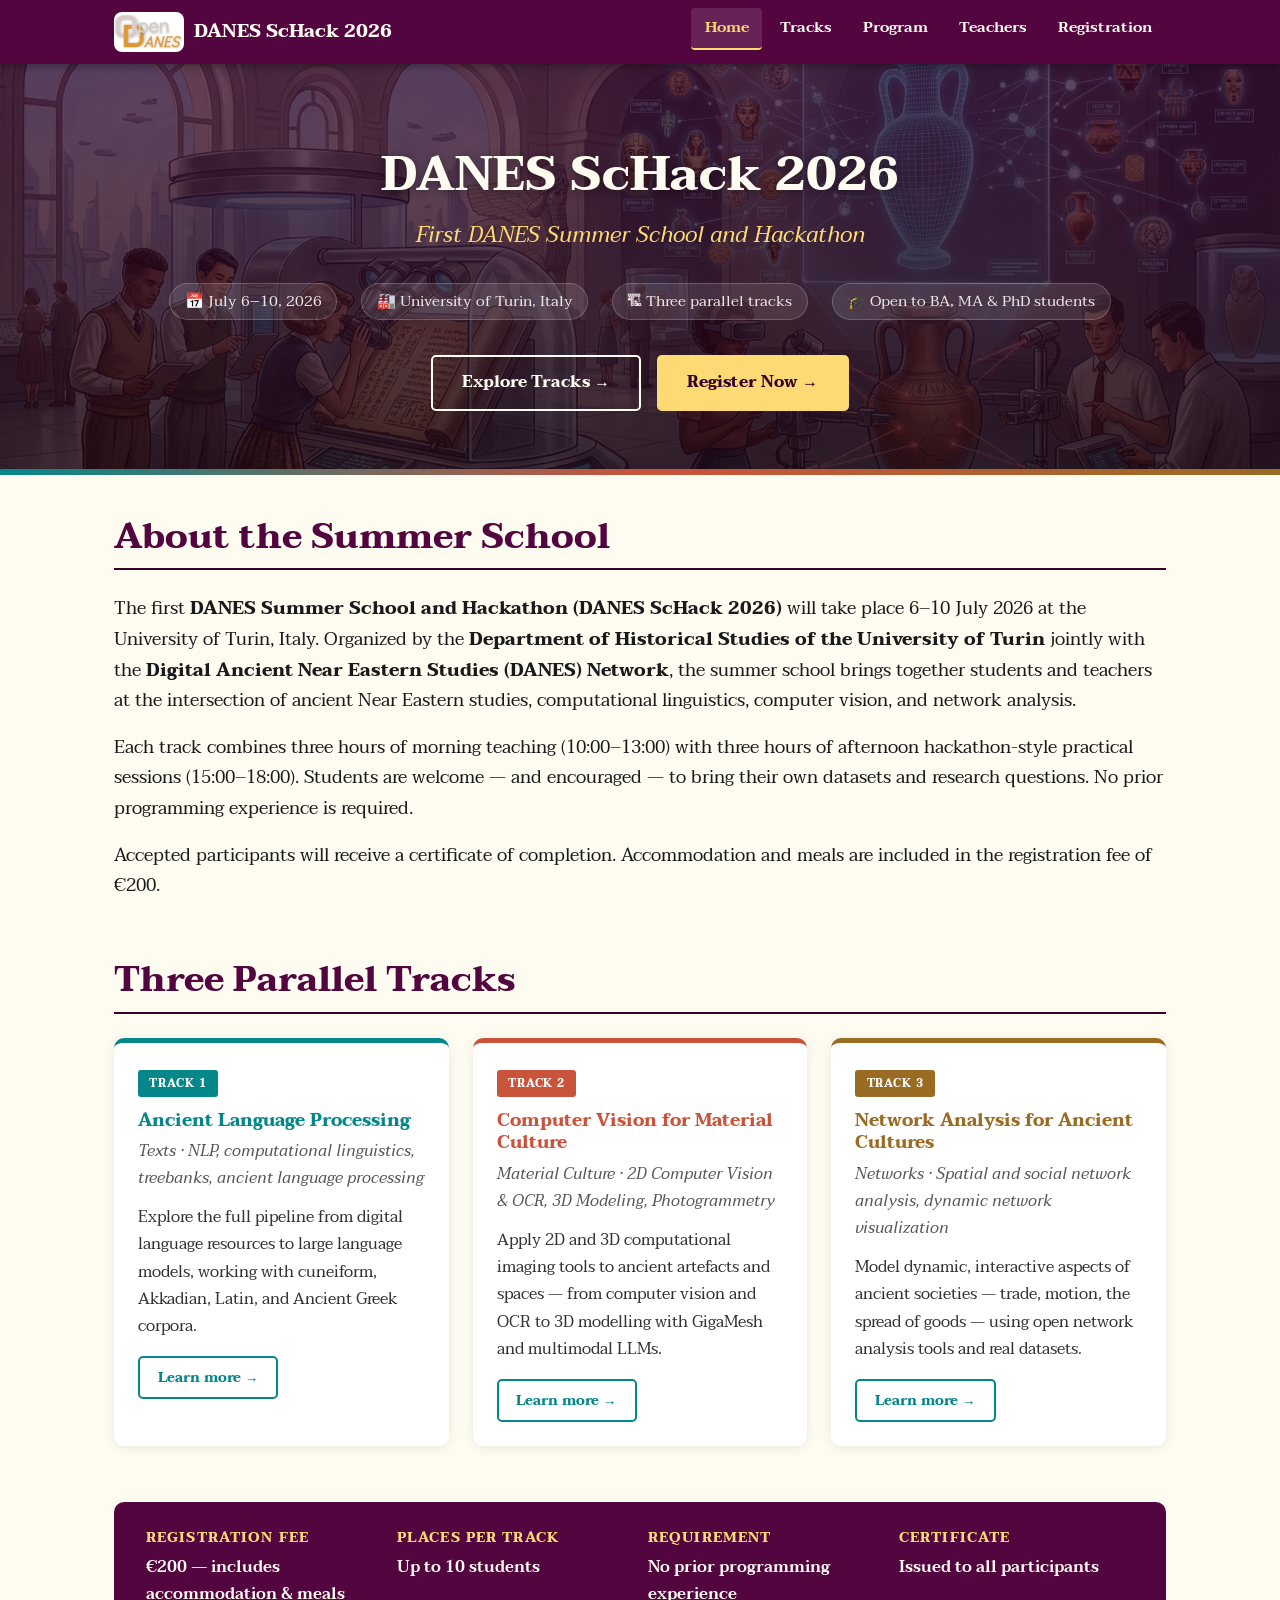
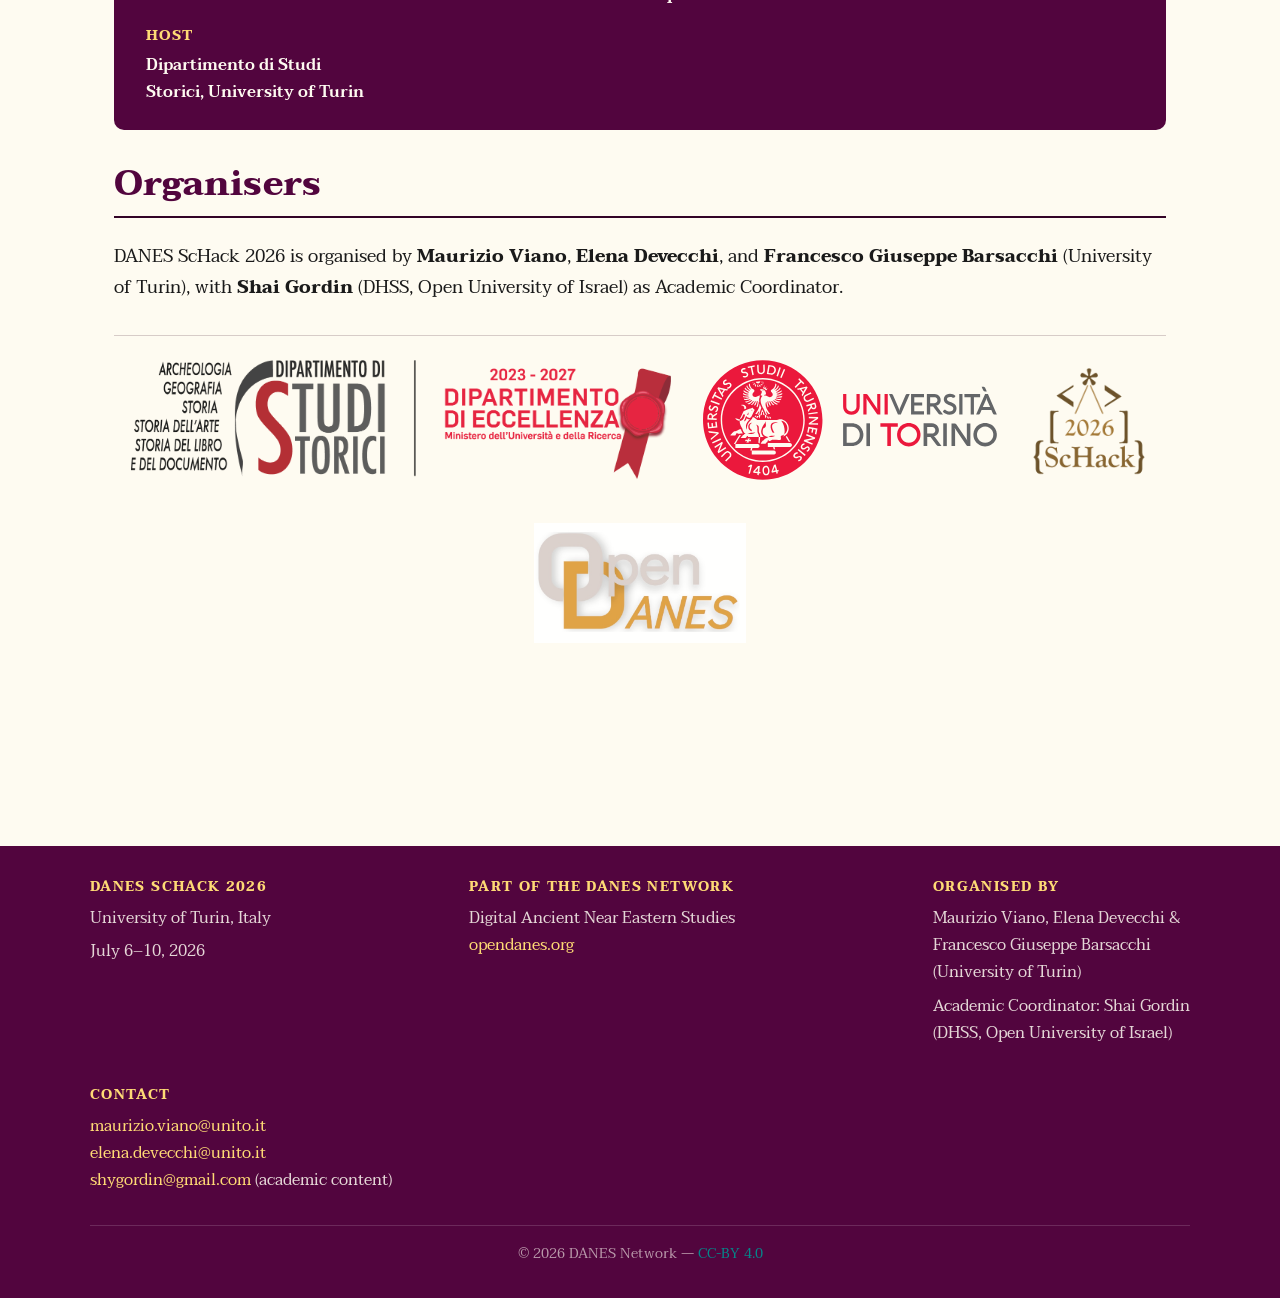
==== index.html @ a7e2f468 "Update favicon to terracotta ScHack logo; add ScHack logo to home organisers row Co-Authored-By: Cla" ====
<!DOCTYPE html>
<html lang="en">
<head>
  <meta charset="UTF-8">
  <meta name="viewport" content="width=device-width, initial-scale=1.0">
  <title>Home | DANES ScHack 2026</title>
  <link rel="stylesheet" href="styles.css">
  <link rel="icon" href="images/favicon/ScHack_logo_terracotta_gradient2_text.png">
  <link href="https://fonts.googleapis.com/css2?family=Taviraj:ital,wght@0,400;0,600;0,700;1,400&family=Source+Code+Pro:wght@400;600&display=swap" rel="stylesheet">
</head>
<body>

  <!-- Navigation -->
  <header class="site-header">
    <nav class="nav-inner" role="navigation" aria-label="Main navigation">
      <a href="index.html" class="nav-brand">
        <img src="images/DANES_ScHack_OD.jpg" alt="DANES" class="nav-brand-logo"
             onerror="this.style.display='none'">
        DANES ScHack 2026
      </a>
      <button class="nav-toggle-btn" aria-label="Toggle navigation" aria-expanded="false"
              onclick="toggleNav(this)">&#9776;</button>
      <ul class="nav-links" id="nav-links">
        <li><a href="index.html" class="active">Home</a></li>
        <li><a href="tracks.html">Tracks</a></li>
        <li><a href="program.html">Program</a></li>
        <li><a href="teachers.html">Teachers</a></li>
        <li><a href="registration.html">Registration</a></li>
      </ul>
    </nav>
  </header>

  <!-- Hero -->
  <section class="hero" aria-label="Hero">
    <h1>DANES ScHack 2026</h1>
    <p class="hero-sub">First DANES Summer School and Hackathon</p>
    <div class="hero-facts" role="list">
      <span role="listitem">&#128197; July 6–10, 2026</span>
      <span role="listitem">&#127981; University of Turin, Italy</span>
      <span role="listitem">&#127959; Three parallel tracks</span>
      <span role="listitem">&#127891; Open to BA, MA &amp; PhD students</span>
    </div>
    <div class="hero-ctas">
      <a href="tracks.html" class="btn btn-secondary">Explore Tracks &rarr;</a>
      <a href="registration.html" class="btn btn-gold">Register Now &rarr;</a>
    </div>
  </section>

  <!-- Main content -->
  <main class="page-main">

    <!-- About -->
    <section class="section-block" id="about">
      <h2>About the Summer School</h2>
      <p>
        The first <strong>DANES Summer School and Hackathon (DANES ScHack 2026)</strong> will take
        place 6–10 July 2026 at the University of Turin, Italy. Organized by the
        <strong>Department of Historical Studies of the University of Turin</strong> jointly with the
        <strong>Digital Ancient Near Eastern Studies (DANES) Network</strong>, the summer school brings
        together students and teachers at the intersection of ancient Near Eastern studies,
        computational linguistics, computer vision, and network analysis.
      </p>
      <p>
        Each track combines three hours of morning teaching (10:00–13:00) with three hours of
        afternoon hackathon-style practical sessions (15:00–18:00). Students are welcome — and
        encouraged — to bring their own datasets and research questions. No prior programming
        experience is required.
      </p>
      <p>
        Accepted participants will receive a certificate of completion. Accommodation and meals
        are included in the registration fee of €200.
      </p>
    </section>

    <!-- Track cards -->
    <section class="section-block" id="tracks">
      <h2>Three Parallel Tracks</h2>
      <div class="tracks-grid">

        <div class="track-card t1">
          <span class="track-badge">Track 1</span>
          <h3>Ancient Language Processing</h3>
          <p class="track-focus">Texts · NLP, computational linguistics, treebanks, ancient language processing</p>
          <p>Explore the full pipeline from digital language resources to large language models,
             working with cuneiform, Akkadian, Latin, and Ancient Greek corpora.</p>
          <a href="tracks.html#track-alp" class="btn btn-outline" style="font-size:0.85rem; padding:0.5rem 1.1rem;">Learn more &rarr;</a>
        </div>

        <div class="track-card t2">
          <span class="track-badge">Track 2</span>
          <h3>Computer Vision for Material Culture</h3>
          <p class="track-focus">Material Culture · 2D Computer Vision &amp; OCR, 3D Modeling, Photogrammetry</p>
          <p>Apply 2D and 3D computational imaging tools to ancient artefacts and spaces —
             from computer vision and OCR to 3D modelling with GigaMesh and multimodal LLMs.</p>
          <a href="tracks.html#track-cv" class="btn btn-outline" style="font-size:0.85rem; padding:0.5rem 1.1rem;">Learn more &rarr;</a>
        </div>

        <div class="track-card t3">
          <span class="track-badge">Track 3</span>
          <h3>Network Analysis for Ancient Cultures</h3>
          <p class="track-focus">Networks · Spatial and social network analysis, dynamic network visualization</p>
          <p>Model dynamic, interactive aspects of ancient societies — trade, motion, the spread
             of goods — using open network analysis tools and real datasets.</p>
          <a href="tracks.html#track-network" class="btn btn-outline" style="font-size:0.85rem; padding:0.5rem 1.1rem;">Learn more &rarr;</a>
        </div>

      </div>
    </section>

    <!-- Practical info strip -->
    <div class="info-strip" role="list" aria-label="Key facts">
      <div class="info-strip-item" role="listitem">
        <span class="info-label">Registration fee</span>
        <span class="info-value">€200 — includes accommodation &amp; meals</span>
      </div>
      <div class="info-strip-item" role="listitem">
        <span class="info-label">Places per track</span>
        <span class="info-value">Up to 10 students</span>
      </div>
      <div class="info-strip-item" role="listitem">
        <span class="info-label">Requirement</span>
        <span class="info-value">No prior programming experience</span>
      </div>
      <div class="info-strip-item" role="listitem">
        <span class="info-label">Certificate</span>
        <span class="info-value">Issued to all participants</span>
      </div>
      <div class="info-strip-item" role="listitem">
        <span class="info-label">Host</span>
        <span class="info-value">Dipartimento di Studi Storici, University of Turin</span>
      </div>
    </div>

    <!-- Organisers -->
    <section class="section-block" id="organisers">
      <h2>Organisers</h2>
      <p>
        DANES ScHack 2026 is organised by
        <strong>Maurizio Viano</strong>, <strong>Elena Devecchi</strong>, and
        <strong>Francesco Giuseppe Barsacchi</strong> (University of Turin), with
        <strong>Shai Gordin</strong> (DHSS, Open University of Israel) as Academic Coordinator.
      </p>
      <div class="organisers-row" aria-label="Organiser logos">
        <div class="org-logo">
          <img src="images/Logo_DSS_Eccell_orizz_big.png" alt="Dipartimento di Studi Storici — Dipartimento di Eccellenza, University of Turin">
        </div>
        <div class="org-logo">
          <img src="images/unito-logo.svg" alt="Università degli Studi di Torino">
        </div>
        <div class="org-logo">
          <img src="images/favicon/ScHack_logo_brown_gradient2_text.png" alt="DANES ScHack 2026">
        </div>
        <div class="org-logo">
          <img src="images/DANES_ScHack_OD.jpg" alt="DANES Network">
        </div>
      </div>
    </section>

  </main>

  <!-- Footer -->
  <footer class="site-footer">
    <div class="footer-inner">
      <div class="footer-col">
        <h4>DANES ScHack 2026</h4>
        <address>
          <p>University of Turin, Italy</p>
          <p>July 6–10, 2026</p>
        </address>
      </div>
      <div class="footer-col">
        <h4>Part of the DANES Network</h4>
        <p>Digital Ancient Near Eastern Studies<br>
           <a href="https://opendanes.org" target="_blank" rel="noopener">opendanes.org</a></p>
      </div>
      <div class="footer-col">
        <h4>Organised by</h4>
        <p>Maurizio Viano, Elena Devecchi &amp;<br>Francesco Giuseppe Barsacchi<br>(University of Turin)</p>
        <p>Academic Coordinator: Shai Gordin<br>(DHSS, Open University of Israel)</p>
      </div>
      <div class="footer-col">
        <h4>Contact</h4>
        <p>
          <a href="mailto:maurizio.viano@unito.it">maurizio.viano@unito.it</a><br>
          <a href="mailto:elena.devecchi@unito.it">elena.devecchi@unito.it</a><br>
          <a href="mailto:shygordin@gmail.com">shygordin@gmail.com</a> (academic content)
        </p>
      </div>
    </div>
    <div class="footer-bottom">
      &copy; 2026 DANES Network &mdash; <a href="https://creativecommons.org/licenses/by/4.0/" target="_blank" rel="noopener">CC-BY 4.0</a>
    </div>
  </footer>

  <script>
    function toggleNav(btn) {
      var links = document.getElementById('nav-links');
      var open = links.classList.toggle('open');
      btn.setAttribute('aria-expanded', open ? 'true' : 'false');
      btn.innerHTML = open ? '&times;' : '&#9776;';
    }
  </script>

</body>
</html>
---- styles.css ----
/* ============================================================
   DANES ScHack 2026 — styles.css
   Colour palette extracted from OpenDANES (opendanes.org)
     Source: https://github.com/DigitalPasts/openDANES/_sass/_variables.scss
   Layout inspired by AI4AS 2026 (ai4asconference.github.io)
   ============================================================ */

/* 1. CSS custom properties (values from OpenDANES _variables.scss)
   ---------------------------------------------------------------- */
:root {
  /* Primary — deep purple (nav, footer, accents) */
  --primary:              #52053E;
  --primary-dark:         #330327;
  --primary-light:        #67074e;

  /* Secondary — neutral warm tones */
  --secondary:            #d7ccc8;
  --secondary-dark:       #b6af9d;
  --secondary-light:      #ece7e6;

  /* Fourth — teal (links, Track 1 accent) */
  --teal:                 #05878a;
  --teal-dark:            #074e67;

  /* Contrast — yellow (hover highlights) */
  --contrast:             #feda75;
  --contrast-secondary:   #e3ad5b;
  --contrast-dark:        #9a6b23;

  /* Background */
  --bg:                   #FEFBF1;

  /* Typography */
  --font-main:            'Taviraj', serif;
  --font-code:            'Source Code Pro', monospace;
  --font-size:            18px;
  --font-size-sm:         16px;
  --font-size-xs:         14px;

  /* Track accent colours */
  --track1:               #05878a;   /* teal  — Ancient Language Processing */
  --track2:               #c9543b;   /* terracotta — Computer Vision */
  --track3:               #9a6b23;   /* warm brown — Network Analysis */

  /* Layout */
  --card-radius:          10px;
  --max-content:          1100px;
}

/* 2. Reset & base
   ---------------------------------------------------------------- */
*, *::before, *::after {
  box-sizing: border-box;
  margin: 0;
  padding: 0;
}

html {
  scroll-behavior: smooth;
}

body {
  background-color: var(--bg);
  font-family: var(--font-main);
  font-size: var(--font-size);
  color: #1a1a1a;
  overflow-x: hidden;
  line-height: 1.7;
}

::-webkit-scrollbar { width: 4px; }
::-webkit-scrollbar-track { background: var(--bg); }
::-webkit-scrollbar-thumb { background: var(--primary); border-radius: 5px; }
::-webkit-scrollbar-thumb:hover { background: var(--primary-light); }

/* 3. Typography
   ---------------------------------------------------------------- */
h1, h2, h3, h4, h5, h6 {
  font-family: var(--font-main);
  line-height: 1.3;
}

h1 { font-size: clamp(1.8rem, 4vw, 3rem); }
h2 { font-size: clamp(1.4rem, 2.8vw, 2.2rem); }
h3 { font-size: clamp(1.15rem, 2vw, 1.6rem); }
h4 { font-size: clamp(1rem, 1.7vw, 1.3rem); }

a {
  color: var(--teal);
  text-decoration: none;
  transition: color 0.25s ease;
}
a:hover { color: var(--contrast-dark); }

p { margin-bottom: 1rem; }

ul, ol {
  padding-left: 1.5rem;
  margin-bottom: 1rem;
}

li { margin-bottom: 0.35rem; }

strong { font-weight: 700; }
em { font-style: italic; }

/* 4. Navigation
   ---------------------------------------------------------------- */
.site-header {
  background-color: var(--primary);
  position: sticky;
  top: 0;
  z-index: 1000;
  width: 100%;
  box-shadow: 0 2px 8px rgba(0,0,0,0.35);
}

.nav-inner {
  max-width: var(--max-content);
  margin: 0 auto;
  padding: 0 1.5rem;
  display: flex;
  align-items: center;
  justify-content: space-between;
  height: 64px;
}

.nav-brand {
  display: flex;
  align-items: center;
  gap: 0.6rem;
  text-decoration: none;
  color: var(--bg);
  font-size: 1.15rem;
  font-weight: 700;
  transition: color 0.25s;
  flex-shrink: 0;
}
.nav-brand:hover { color: var(--contrast); }

.nav-brand-logo {
  height: 40px;
  width: auto;
  display: block;
  border-radius: 8px;
}

.nav-links {
  list-style: none;
  display: flex;
  gap: 0.25rem;
  margin: 0;
  padding: 0;
}

.nav-links li a {
  display: block;
  padding: 0.45rem 0.85rem;
  color: var(--bg);
  font-size: 0.95rem;
  font-weight: 600;
  border-radius: 4px;
  transition: background-color 0.25s, color 0.25s;
  text-decoration: none;
}
.nav-links li a:hover,
.nav-links li a.active {
  background-color: rgba(255,255,255,0.12);
  color: var(--contrast);
}
.nav-links li a.active {
  border-bottom: 2px solid var(--contrast);
}

.nav-toggle-btn {
  display: none;
  background: none;
  border: none;
  cursor: pointer;
  color: var(--bg);
  font-size: 1.8rem;
  line-height: 1;
  padding: 0.25rem;
  transition: color 0.25s;
}
.nav-toggle-btn:hover { color: var(--contrast); }

/* 5. Hero section
   ---------------------------------------------------------------- */
.hero {
  background: linear-gradient(rgba(51,3,39,0.72), rgba(26,3,16,0.82)),
              url('images/hero-bg.jpg') center/cover no-repeat;
  color: var(--bg);
  text-align: center;
  padding: 5rem 1.5rem 4rem;
  position: relative;
}

.hero::after {
  content: '';
  position: absolute;
  bottom: 0; left: 0; right: 0;
  height: 6px;
  background: linear-gradient(90deg, var(--track1), var(--track2), var(--track3));
}

.hero h1 {
  color: var(--bg);
  margin-bottom: 0.6rem;
  text-shadow: 0 2px 8px rgba(0,0,0,0.4);
}

.hero .hero-sub {
  font-size: clamp(1rem, 2.2vw, 1.4rem);
  color: var(--contrast);
  margin-bottom: 1.8rem;
  font-style: italic;
}

.hero-facts {
  display: flex;
  flex-wrap: wrap;
  justify-content: center;
  gap: 0.6rem 1.5rem;
  margin-bottom: 2.2rem;
  font-size: 0.95rem;
  color: var(--secondary-light);
}

.hero-facts span {
  background: rgba(255,255,255,0.1);
  padding: 0.3rem 0.9rem;
  border-radius: 20px;
  border: 1px solid rgba(255,255,255,0.2);
}

.hero-ctas {
  display: flex;
  flex-wrap: wrap;
  gap: 1rem;
  justify-content: center;
}

/* 6. Buttons
   ---------------------------------------------------------------- */
.btn {
  display: inline-block;
  padding: 0.75rem 1.8rem;
  border-radius: 5px;
  font-family: var(--font-main);
  font-size: 1rem;
  font-weight: 700;
  cursor: pointer;
  transition: background-color 0.25s, color 0.25s, transform 0.15s;
  text-decoration: none;
  border: 2px solid transparent;
}
.btn:hover { transform: translateY(-2px); }

.btn-primary {
  background-color: var(--teal);
  color: #fff;
  border-color: var(--teal);
}
.btn-primary:hover { background-color: var(--teal-dark); border-color: var(--teal-dark); color: #fff; }

.btn-secondary {
  background-color: transparent;
  color: var(--bg);
  border-color: var(--bg);
}
.btn-secondary:hover { background-color: var(--bg); color: var(--primary); }

.btn-outline {
  background-color: transparent;
  color: var(--teal);
  border-color: var(--teal);
}
.btn-outline:hover { background-color: var(--teal); color: #fff; }

.btn-gold {
  background-color: var(--contrast);
  color: var(--primary-dark);
  border-color: var(--contrast);
  font-weight: 700;
}
.btn-gold:hover {
  background-color: var(--contrast-secondary);
  border-color: var(--contrast-secondary);
  color: var(--primary-dark);
}

/* 7. Section / page layout
   ---------------------------------------------------------------- */
.page-main {
  max-width: var(--max-content);
  margin: 0 auto;
  padding: 2.5rem 1.5rem 4rem;
}

.section-block {
  margin-bottom: 3.5rem;
}

.section-block h2 {
  color: var(--primary);
  border-bottom: 2px solid var(--primary-dark);
  padding-bottom: 0.5rem;
  margin-bottom: 1.5rem;
}

.section-block h3 {
  color: var(--primary);
  margin-bottom: 0.75rem;
}

.page-title {
  color: var(--primary);
  text-align: center;
  padding: 2.5rem 1.5rem 0.5rem;
  max-width: var(--max-content);
  margin: 0 auto;
}

.page-title h1 {
  border-bottom: 3px solid var(--primary);
  display: inline-block;
  padding-bottom: 0.4rem;
}

/* 8. Track cards (index.html + tracks.html)
   ---------------------------------------------------------------- */
.tracks-grid {
  display: grid;
  grid-template-columns: repeat(auto-fit, minmax(280px, 1fr));
  gap: 1.5rem;
  margin-top: 1rem;
}

.track-card {
  background: #fff;
  border-radius: var(--card-radius);
  border-top: 5px solid var(--primary);
  padding: 1.5rem;
  box-shadow: 0 2px 12px rgba(0,0,0,0.08);
  transition: box-shadow 0.25s, transform 0.2s;
}
.track-card:hover {
  box-shadow: 0 6px 24px rgba(0,0,0,0.13);
  transform: translateY(-3px);
}

.track-card.t1 { border-top-color: var(--track1); }
.track-card.t2 { border-top-color: var(--track2); }
.track-card.t3 { border-top-color: var(--track3); }

.track-badge {
  display: inline-block;
  font-size: 0.7rem;
  font-weight: 700;
  letter-spacing: 0.08em;
  text-transform: uppercase;
  padding: 0.25rem 0.7rem;
  border-radius: 3px;
  margin-bottom: 0.75rem;
  color: #fff;
}
.t1 .track-badge { background-color: var(--track1); }
.t2 .track-badge { background-color: var(--track2); }
.t3 .track-badge { background-color: var(--track3); }

.track-card h3 {
  font-size: 1.1rem;
  margin-bottom: 0.4rem;
}
.t1 .track-card-title, .t1 h3 { color: var(--track1) !important; }
.t2 .track-card-title, .t2 h3 { color: var(--track2) !important; }
.t3 .track-card-title, .t3 h3 { color: var(--track3) !important; }

.track-card .track-focus {
  font-style: italic;
  font-size: var(--font-size-sm);
  color: #555;
  margin-bottom: 0.75rem;
}

.track-card p {
  font-size: var(--font-size-sm);
  color: #333;
  margin-bottom: 1rem;
}

/* Full track sections on tracks.html */
.track-section {
  background: #fff;
  border-radius: var(--card-radius);
  border-left: 6px solid var(--primary);
  padding: 2rem 2rem 1.5rem;
  margin-bottom: 2.5rem;
  box-shadow: 0 2px 12px rgba(0,0,0,0.07);
}
.track-section.t1 { border-left-color: var(--track1); }
.track-section.t2 { border-left-color: var(--track2); }
.track-section.t3 { border-left-color: var(--track3); }

.track-section .track-number {
  font-size: 0.75rem;
  font-weight: 700;
  letter-spacing: 0.1em;
  text-transform: uppercase;
  margin-bottom: 0.3rem;
}
.t1 .track-number { color: var(--track1); }
.t2 .track-number { color: var(--track2); }
.t3 .track-number { color: var(--track3); }

.track-section h2 {
  border: none;
  margin-bottom: 0.3rem;
  padding-bottom: 0;
}
.t1 .track-section h2, .track-section.t1 h2 { color: var(--track1); }
.t2 .track-section h2, .track-section.t2 h2 { color: var(--track2); }
.t3 .track-section h2, .track-section.t3 h2 { color: var(--track3); }

.track-focus-line {
  font-style: italic;
  color: #555;
  margin-bottom: 1.2rem;
  font-size: var(--font-size-sm);
}

.hackathon-callout {
  background: rgba(0,0,0,0.04);
  border-left: 4px solid var(--contrast-secondary);
  border-radius: 0 6px 6px 0;
  padding: 0.85rem 1.2rem;
  margin: 1.2rem 0;
  font-size: var(--font-size-sm);
}
.hackathon-callout strong { color: var(--primary); }

.teachers-mini {
  font-size: var(--font-size-sm);
  color: #444;
  margin-top: 1rem;
  padding-top: 0.75rem;
  border-top: 1px solid var(--secondary);
}

.teachers-mini strong { color: var(--primary); }

/* 9. Teacher cards
   ---------------------------------------------------------------- */
.teachers-grid {
  display: grid;
  grid-template-columns: repeat(auto-fill, minmax(260px, 1fr));
  gap: 1.25rem;
  margin-top: 1rem;
}

.teacher-card {
  background: #fff;
  border-radius: var(--card-radius);
  padding: 1.25rem 1.4rem;
  box-shadow: 0 2px 10px rgba(0,0,0,0.08);
  border-top: 4px solid var(--secondary);
}
.teacher-card.t1 { border-top-color: var(--track1); }
.teacher-card.t2 { border-top-color: var(--track2); }
.teacher-card.t3 { border-top-color: var(--track3); }

.teacher-card .teacher-name {
  font-weight: 700;
  font-size: 1.05rem;
  color: var(--primary);
  margin-bottom: 0.2rem;
}

.teacher-card .teacher-rank {
  font-style: italic;
  font-size: var(--font-size-sm);
  color: #555;
  margin-bottom: 0.2rem;
}

.teacher-card .teacher-affil {
  font-size: var(--font-size-sm);
  color: #333;
  margin-bottom: 0.4rem;
}

.teacher-card .teacher-expertise {
  font-size: var(--font-size-xs);
  color: #666;
  border-top: 1px solid var(--secondary);
  padding-top: 0.5rem;
  margin-top: 0.4rem;
}

/* 10. Schedule table
    ---------------------------------------------------------------- */
.schedule-day {
  margin-bottom: 3rem;
}

.schedule-day h2 {
  color: var(--primary);
  background: var(--bg);
  border-bottom: 2px solid var(--primary);
  padding-bottom: 0.4rem;
  margin-bottom: 1.2rem;
}

.schedule-table {
  width: 100%;
  border-collapse: collapse;
  font-size: var(--font-size-sm);
  box-shadow: 0 2px 10px rgba(0,0,0,0.06);
  border-radius: var(--card-radius);
  overflow: hidden;
}

.schedule-table thead th {
  background-color: var(--primary);
  color: var(--bg);
  padding: 0.75rem 1rem;
  text-align: left;
  font-weight: 700;
}
.schedule-table thead th.th-time { width: 130px; }
.schedule-table thead th.th-t1 { color: #a8e6e8; }
.schedule-table thead th.th-t2 { color: #f4b8ab; }
.schedule-table thead th.th-t3 { color: #d4b483; }

.schedule-table tbody tr:nth-child(even) { background-color: rgba(254,251,241,0.7); }
.schedule-table tbody tr:nth-child(odd) { background-color: #fff; }
.schedule-table tbody tr.lunch-row { background-color: var(--secondary-light); }

.schedule-table td {
  padding: 0.85rem 1rem;
  vertical-align: top;
  border-bottom: 1px solid var(--secondary);
}

.schedule-table td.time-cell {
  font-weight: 700;
  color: var(--primary);
  white-space: nowrap;
  font-size: var(--font-size-xs);
}

.schedule-table td.lunch-cell {
  text-align: center;
  font-style: italic;
  color: #666;
  font-size: var(--font-size-sm);
}

.schedule-table tbody tr.evening-row { background-color: rgba(82,5,62,0.06); }
.schedule-table td.evening-cell {
  text-align: center;
  font-style: italic;
  color: #444;
  font-size: var(--font-size-sm);
  font-weight: 500;
}

.session-label {
  display: inline-block;
  font-size: 0.65rem;
  font-weight: 700;
  text-transform: uppercase;
  letter-spacing: 0.07em;
  padding: 0.15rem 0.5rem;
  border-radius: 3px;
  margin-bottom: 0.35rem;
  color: #fff;
}
.label-t1 { background-color: var(--track1); }
.label-t2 { background-color: var(--track2); }
.label-t3 { background-color: var(--track3); }

.session-theme {
  font-weight: 700;
  margin-bottom: 0.25rem;
  font-size: 0.9rem;
}

.session-detail {
  font-size: var(--font-size-xs);
  color: #555;
}

.placeholder-cell {
  font-style: italic;
  color: #999;
  font-size: var(--font-size-xs);
}

/* 11. Practical info strip
    ---------------------------------------------------------------- */
.info-strip {
  display: grid;
  grid-template-columns: repeat(auto-fit, minmax(200px, 1fr));
  gap: 1rem;
  background: var(--primary);
  color: var(--bg);
  border-radius: var(--card-radius);
  padding: 1.5rem 2rem;
  margin: 2rem 0;
}

.info-strip-item {
  display: flex;
  flex-direction: column;
  gap: 0.25rem;
}

.info-strip-item .info-label {
  font-size: var(--font-size-xs);
  text-transform: uppercase;
  letter-spacing: 0.08em;
  color: var(--contrast);
  font-weight: 700;
}

.info-strip-item .info-value {
  font-size: 1rem;
  font-weight: 600;
}

/* 12. Organisers row
    ---------------------------------------------------------------- */
.organisers-row {
  display: flex;
  flex-wrap: wrap;
  align-items: center;
  justify-content: center;
  gap: 2rem;
  padding: 1.5rem 0;
  border-top: 1px solid var(--secondary);
  margin-top: 2rem;
}

.org-logo img {
  height: 120px;
  width: auto;
  opacity: 0.9;
  transition: opacity 0.2s;
}
.org-logo img:hover { opacity: 1; }
.org-logo-placeholder {
  font-size: var(--font-size-sm);
  color: #888;
  font-style: italic;
}

/* 13. Registration page
    ---------------------------------------------------------------- */
.reg-info {
  background: #fff;
  border-radius: var(--card-radius);
  padding: 1.75rem 2rem;
  margin-bottom: 2rem;
  box-shadow: 0 2px 10px rgba(0,0,0,0.07);
}

.reg-info h2 {
  color: var(--primary);
  border-bottom: 2px solid var(--primary-dark);
  padding-bottom: 0.4rem;
  margin-bottom: 1rem;
}

.reg-info ul { margin-left: 1.5rem; }
.reg-info ul li { margin-bottom: 0.4rem; font-size: var(--font-size-sm); }

.contact-list {
  list-style: none;
  padding: 0;
  margin: 0.75rem 0 0;
}
.contact-list li {
  padding: 0.25rem 0;
  font-size: var(--font-size-sm);
}

.form-wrapper {
  background: #fff;
  border-radius: var(--card-radius);
  padding: 1.5rem;
  box-shadow: 0 2px 10px rgba(0,0,0,0.07);
  overflow: hidden;
}

.form-wrapper iframe {
  display: block;
  width: 100%;
  border: none;
}

/* 14. Footer
    ---------------------------------------------------------------- */
.site-footer {
  background-color: var(--primary);
  color: var(--bg);
  padding: 2rem 1.5rem;
  margin-top: 3rem;
  font-family: var(--font-main);
  font-size: var(--font-size-sm);
}

.footer-inner {
  max-width: var(--max-content);
  margin: 0 auto;
  display: flex;
  flex-wrap: wrap;
  gap: 2rem;
  justify-content: space-between;
}

.footer-col h4 {
  color: var(--contrast);
  font-size: 0.85rem;
  text-transform: uppercase;
  letter-spacing: 0.1em;
  margin-bottom: 0.6rem;
}

.footer-col p, .footer-col address {
  font-style: normal;
  line-height: 1.7;
  color: rgba(254,251,241,0.85);
  font-size: var(--font-size-sm);
  margin-bottom: 0.4rem;
}

.footer-col a {
  color: var(--contrast);
  text-decoration: none;
  transition: color 0.2s;
}
.footer-col a:hover { color: var(--bg); }

.footer-bottom {
  max-width: var(--max-content);
  margin: 1.5rem auto 0;
  padding-top: 1rem;
  border-top: 1px solid rgba(255,255,255,0.15);
  text-align: center;
  font-size: var(--font-size-xs);
  color: rgba(254,251,241,0.6);
}

/* 15. Utilities
    ---------------------------------------------------------------- */
.text-center { text-align: center; }
.text-muted { color: #666; }
.mt-1 { margin-top: 0.5rem; }
.mt-2 { margin-top: 1rem; }
.mt-3 { margin-top: 1.5rem; }
.mb-2 { margin-bottom: 1rem; }
.mb-3 { margin-bottom: 1.5rem; }

.warning-note {
  background: rgba(239,156,3,0.12);
  border-left: 4px solid #ef9c03;
  padding: 0.75rem 1rem;
  border-radius: 0 6px 6px 0;
  font-size: var(--font-size-sm);
  margin: 1rem 0;
}

/* 16. Responsive (≤768px)
    ---------------------------------------------------------------- */
@media (max-width: 768px) {
  .nav-toggle-btn { display: block; }

  .nav-links {
    display: none;
    flex-direction: column;
    width: 100%;
    position: absolute;
    top: 64px;
    left: 0;
    background-color: var(--primary-dark);
    box-shadow: 0 6px 16px rgba(0,0,0,0.4);
    padding: 0.5rem 0 1rem;
  }

  .nav-links.open { display: flex; }

  .nav-links li a {
    padding: 0.75rem 1.5rem;
    font-size: 1rem;
    border-radius: 0;
    border-bottom: none;
  }
  .nav-links li a.active {
    border-bottom: none;
    border-left: 4px solid var(--contrast);
  }

  .hero { padding: 3.5rem 1rem 3rem; }

  .info-strip { padding: 1.25rem 1rem; }

  .schedule-table { font-size: var(--font-size-xs); }
  .schedule-table td, .schedule-table th { padding: 0.6rem 0.5rem; }
  .schedule-table thead th.th-time { width: 80px; }

  .track-section { padding: 1.25rem 1.25rem 1rem; }

  .footer-inner { flex-direction: column; gap: 1.5rem; }

  .form-wrapper { padding: 0.75rem; }
}

@media (max-width: 480px) {
  .schedule-table, .schedule-table thead, .schedule-table tbody,
  .schedule-table th, .schedule-table td, .schedule-table tr {
    display: block;
  }
  .schedule-table thead { display: none; }
  .schedule-table tr { margin-bottom: 1rem; border: 1px solid var(--secondary); border-radius: 6px; overflow: hidden; }
  .schedule-table td { border-bottom: 1px solid var(--secondary-light); }
  .schedule-table td.time-cell::before { content: 'Time: '; }

  .teachers-grid { grid-template-columns: 1fr; }
  .tracks-grid { grid-template-columns: 1fr; }
}
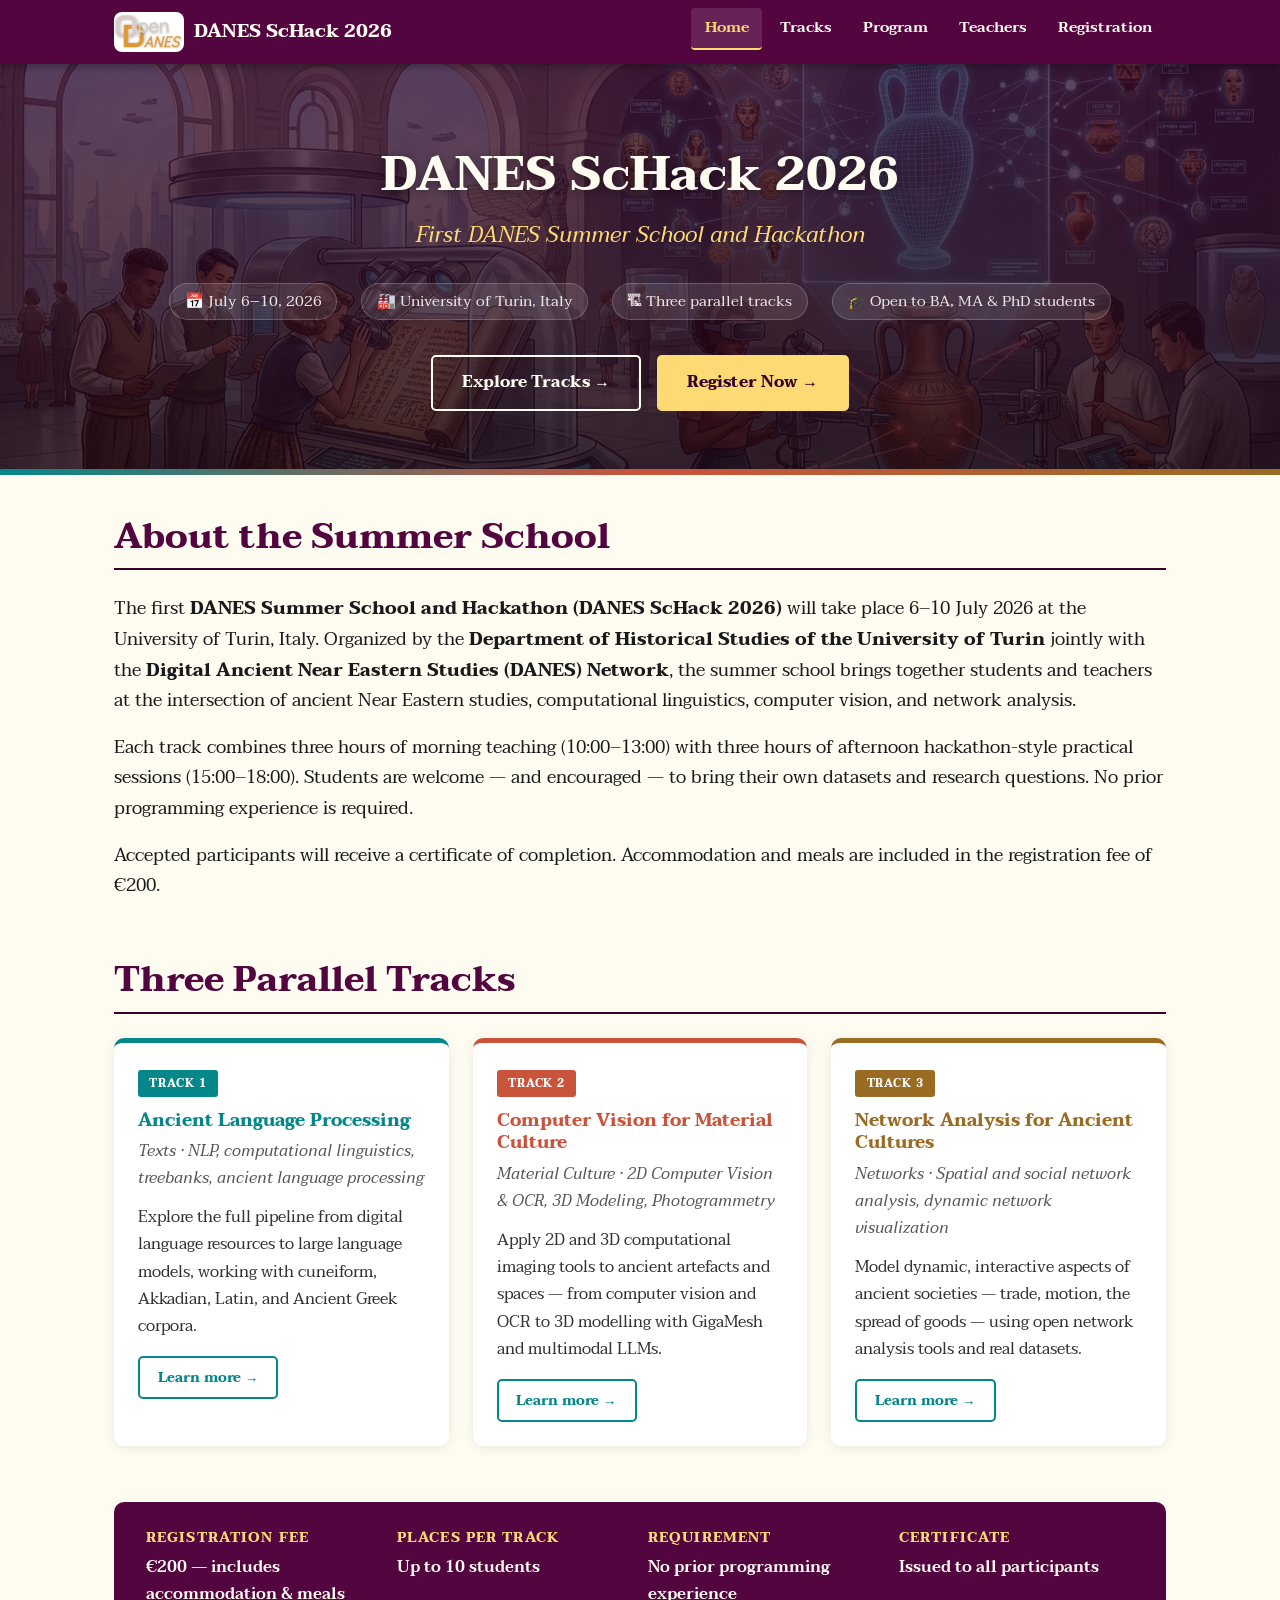
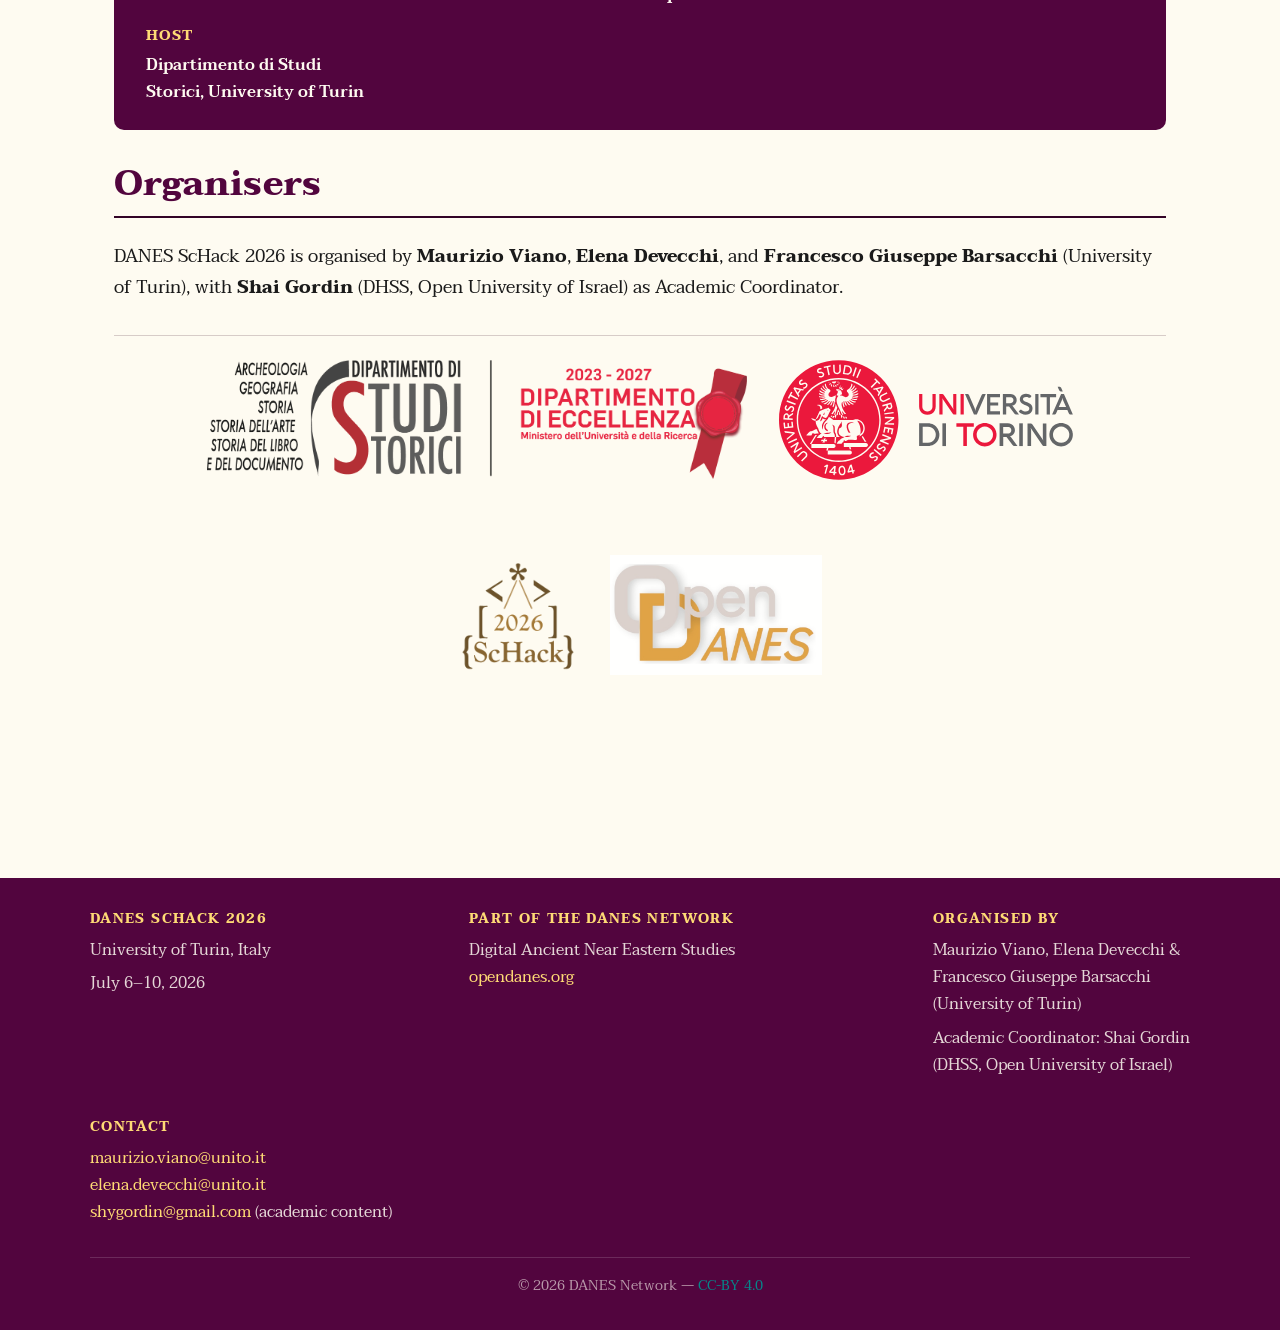
==== commit 04bcd23c: "Update favicon to brown gradient, restructure organiser logo row - Switch favicon to ScHack_logo_bro" ====
--- a/index.html
+++ b/index.html
@@ -5,7 +5,7 @@
   <meta name="viewport" content="width=device-width, initial-scale=1.0">
   <title>Home | DANES ScHack 2026</title>
   <link rel="stylesheet" href="styles.css">
-  <link rel="icon" href="images/favicon/ScHack_logo_terracotta_gradient2_text.png">
+  <link rel="icon" href="images/favicon/ScHack_logo_brown_gradient1.png">
   <link href="https://fonts.googleapis.com/css2?family=Taviraj:ital,wght@0,400;0,600;0,700;1,400&family=Source+Code+Pro:wght@400;600&display=swap" rel="stylesheet">
 </head>
 <body>
@@ -147,6 +147,8 @@
         <div class="org-logo">
           <img src="images/unito-logo.svg" alt="Università degli Studi di Torino">
         </div>
+        <!-- row break: ScHack + OpenDANES sit on their own line -->
+        <div style="flex-basis:100%; height:0;"></div>
         <div class="org-logo">
           <img src="images/favicon/ScHack_logo_brown_gradient2_text.png" alt="DANES ScHack 2026">
         </div>
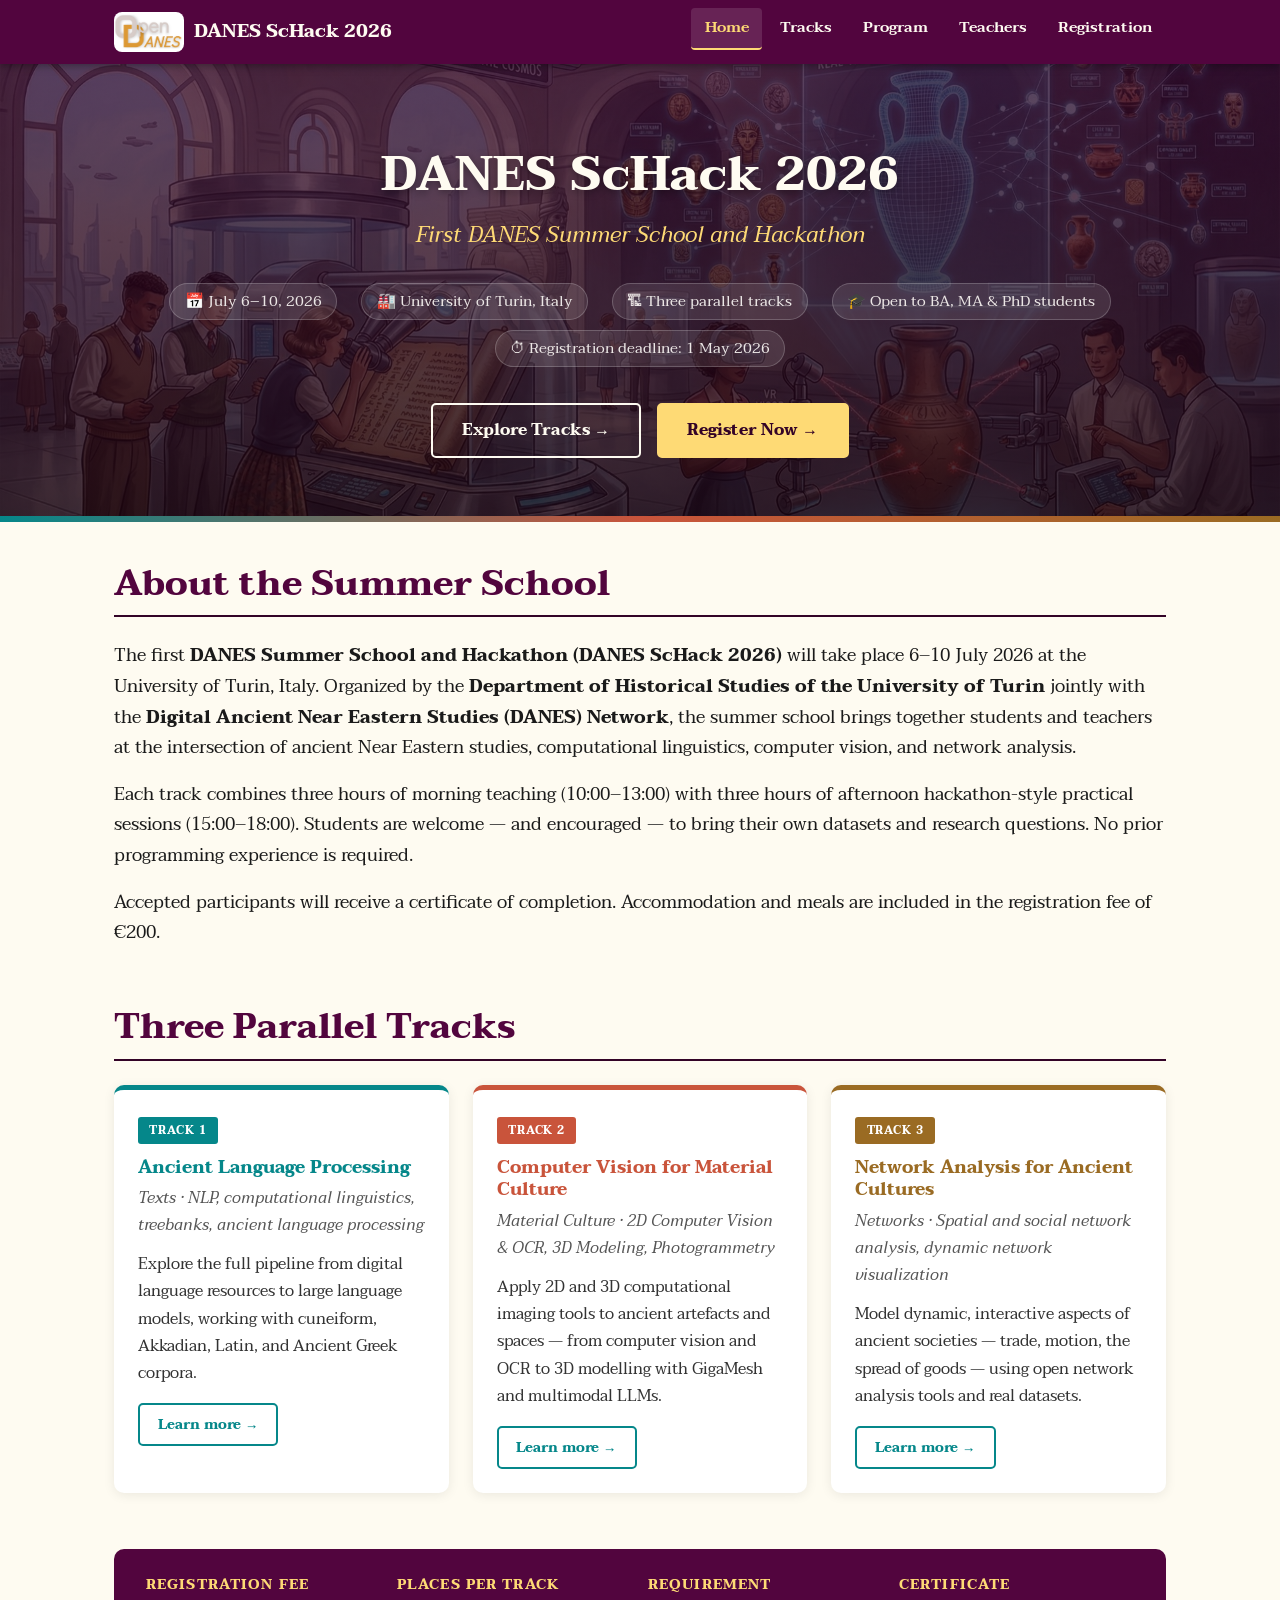
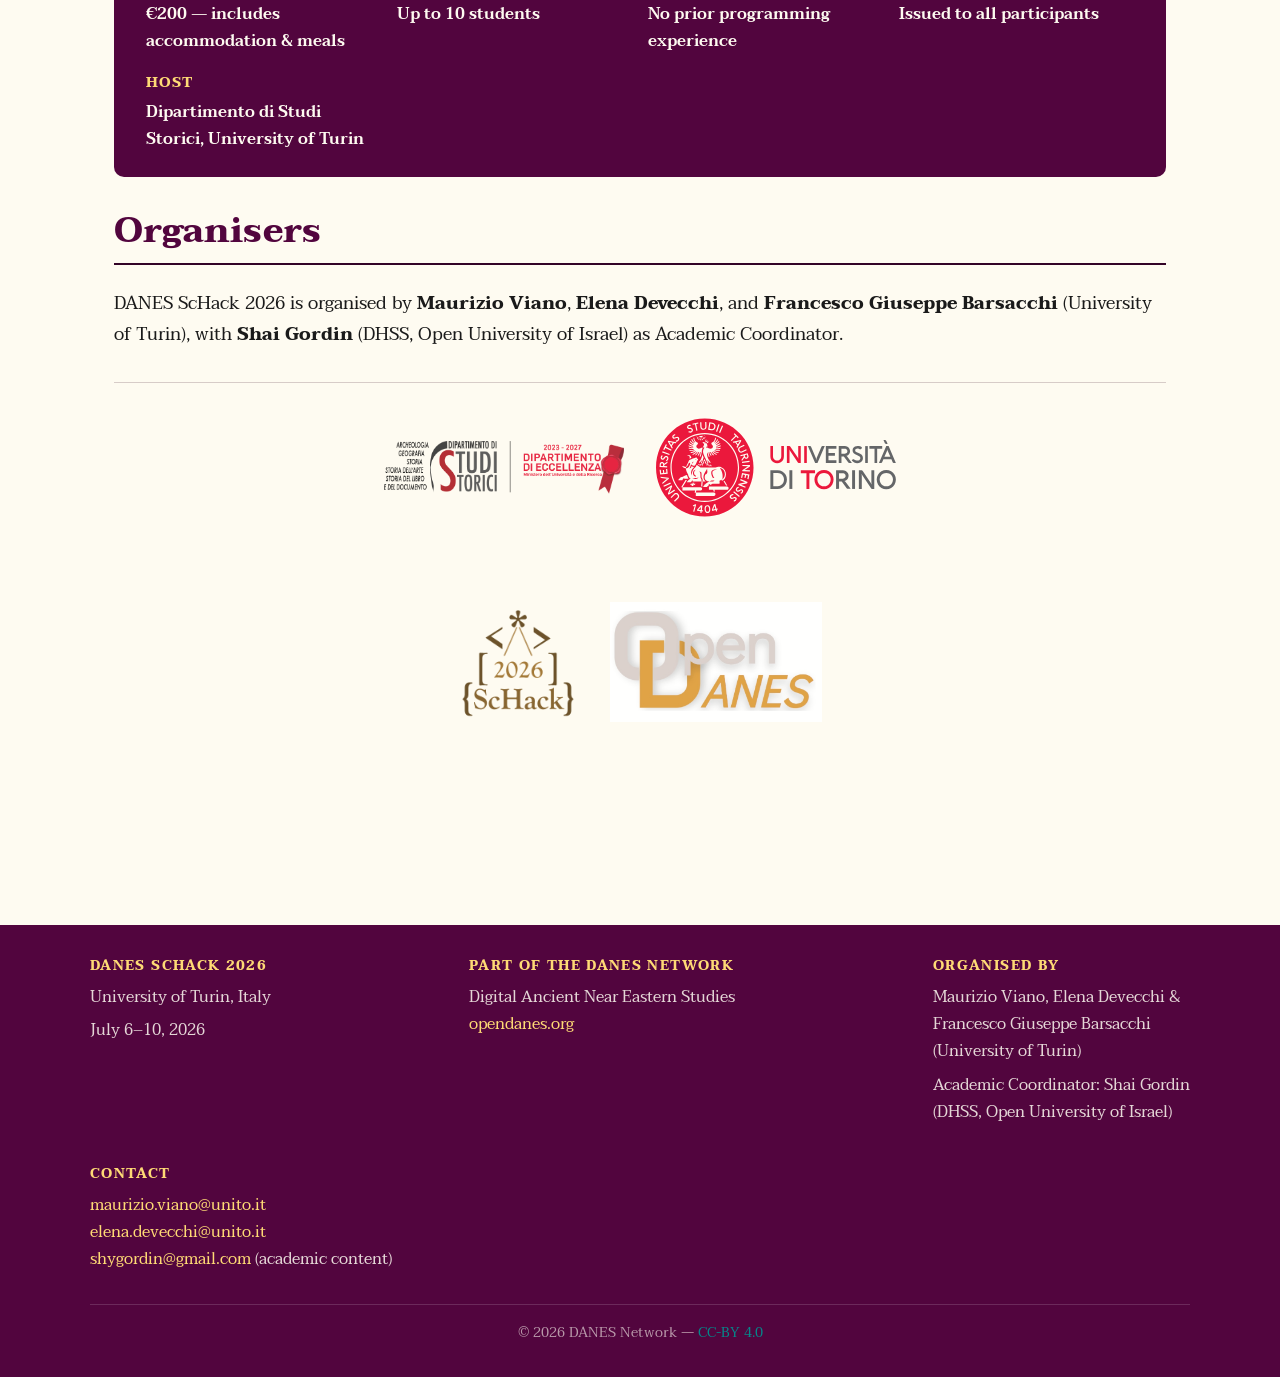
==== commit 3de29f84: "Add registration deadline of 1 May 2026 - Show deadline prominently on registration page subtitle an" ====
--- a/index.html
+++ b/index.html
@@ -39,6 +39,7 @@
       <span role="listitem">&#127981; University of Turin, Italy</span>
       <span role="listitem">&#127959; Three parallel tracks</span>
       <span role="listitem">&#127891; Open to BA, MA &amp; PhD students</span>
+      <span role="listitem">&#9201; Registration deadline: 1 May 2026</span>
     </div>
     <div class="hero-ctas">
       <a href="tracks.html" class="btn btn-secondary">Explore Tracks &rarr;</a>
--- a/styles.css
+++ b/styles.css
@@ -638,7 +638,7 @@
   align-items: center;
   justify-content: center;
   gap: 2rem;
-  padding: 1.5rem 0;
+  padding: 1.5rem 1rem;
   border-top: 1px solid var(--secondary);
   margin-top: 2rem;
 }
@@ -646,6 +646,8 @@
 .org-logo img {
   height: 120px;
   width: auto;
+  max-width: min(240px, 80vw);
+  object-fit: contain;
   opacity: 0.9;
   transition: opacity 0.2s;
 }
@@ -829,4 +831,7 @@
 
   .teachers-grid { grid-template-columns: 1fr; }
   .tracks-grid { grid-template-columns: 1fr; }
-}
+
+  .org-logo img { height: 80px; }
+  .organisers-row { gap: 1rem; }
+}
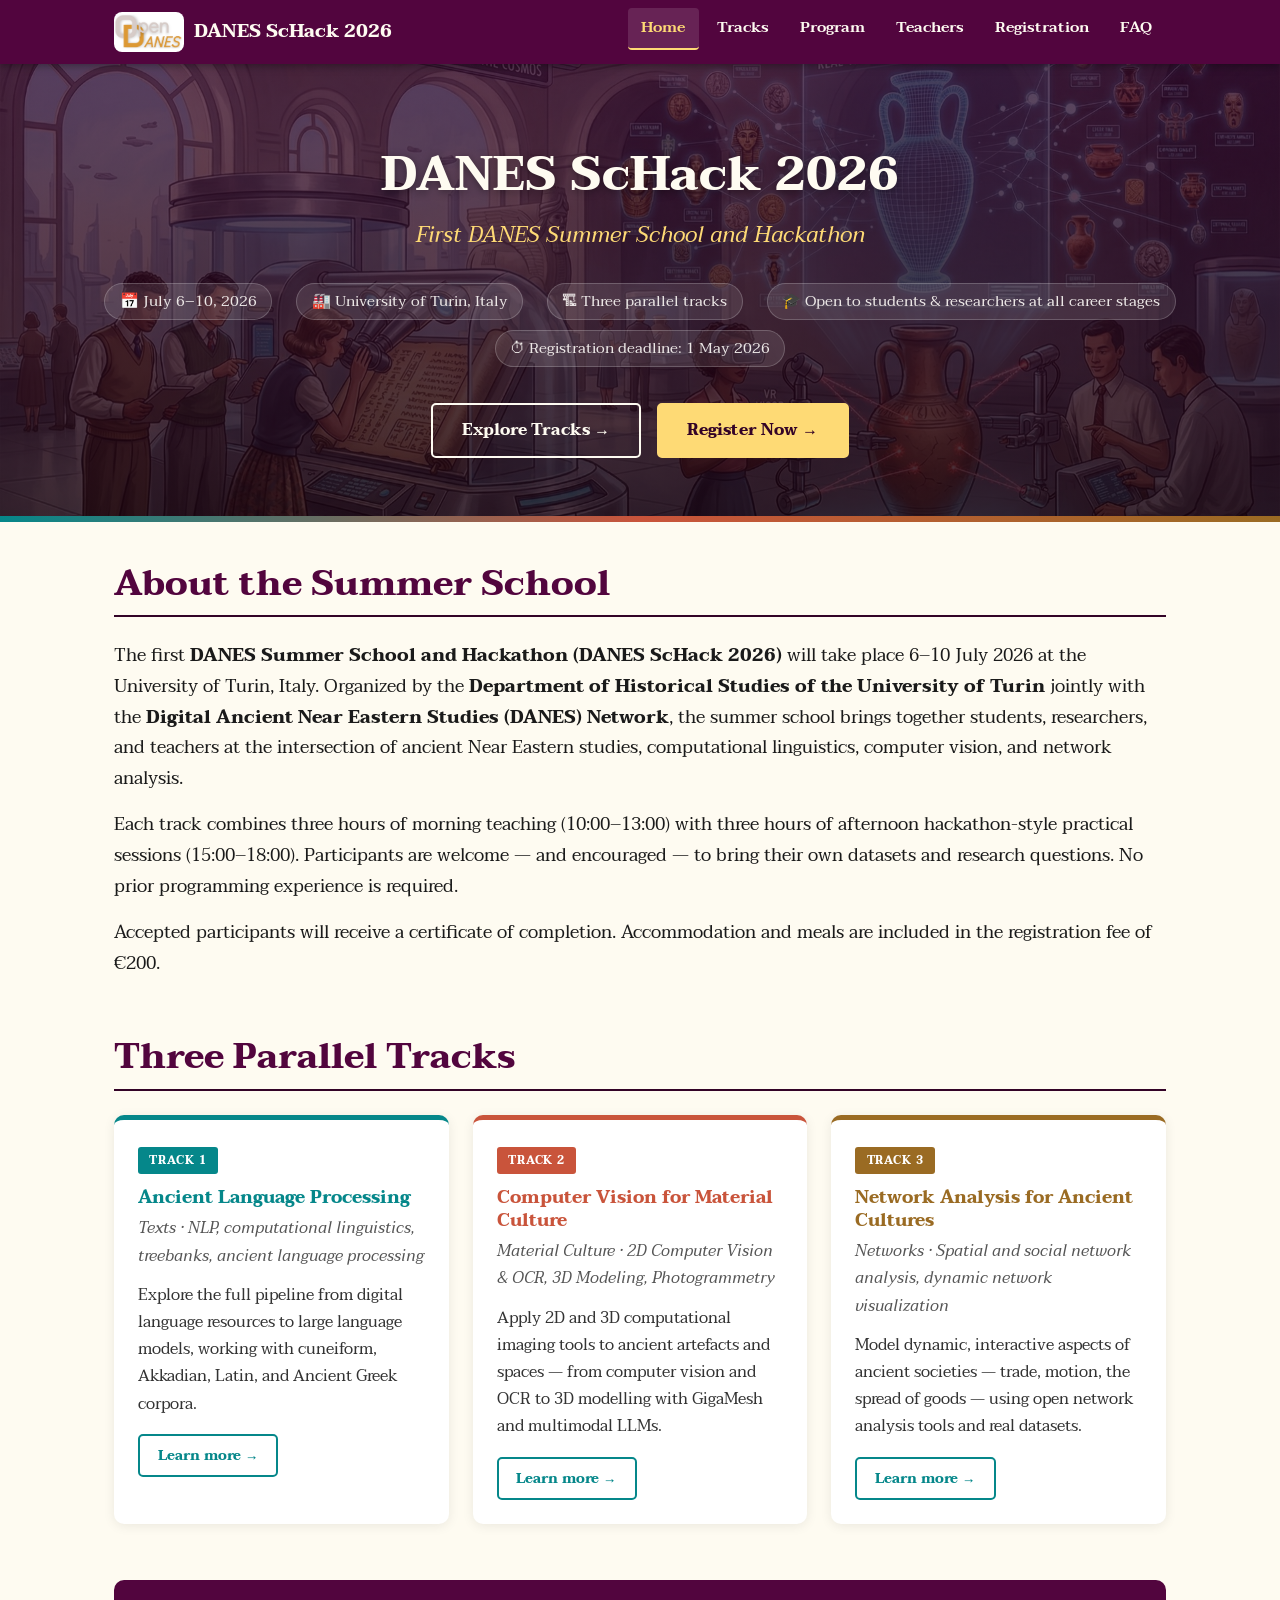
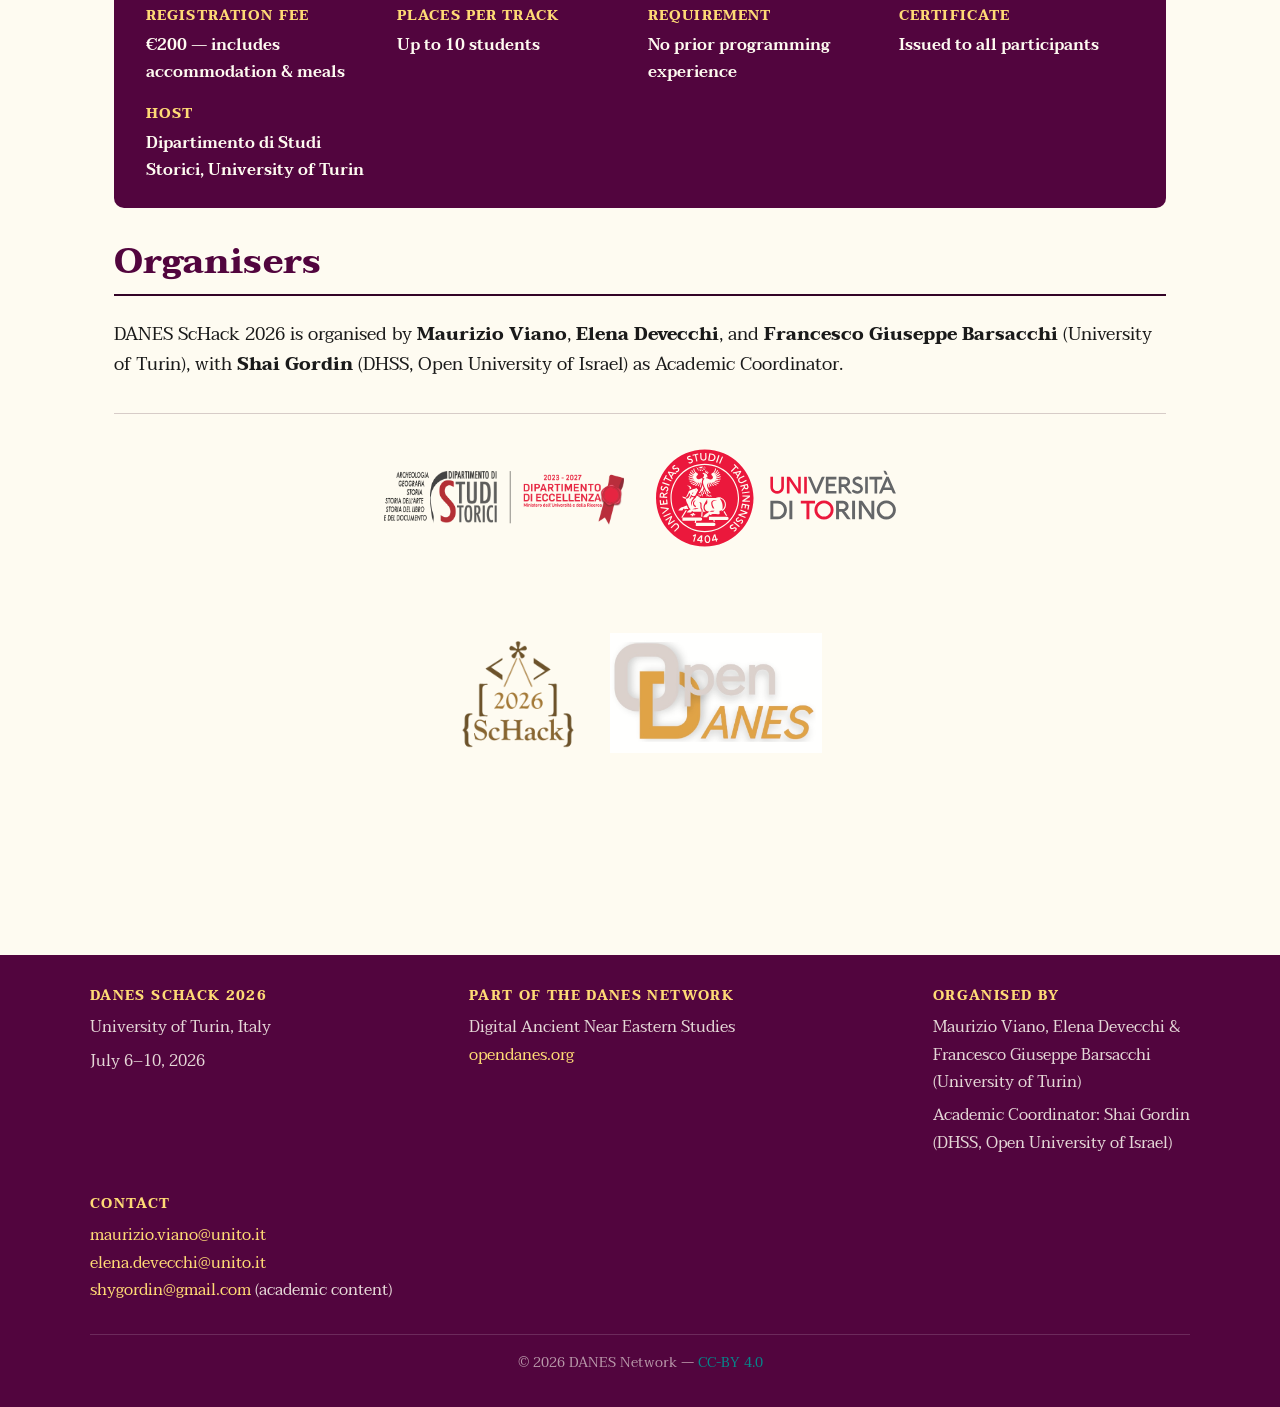
==== commit 5faf611c: "Add FAQ page and update site for open eligibility - New faq.html: track allocation, accommodation, r" ====
--- a/index.html
+++ b/index.html
@@ -26,6 +26,7 @@
         <li><a href="program.html">Program</a></li>
         <li><a href="teachers.html">Teachers</a></li>
         <li><a href="registration.html">Registration</a></li>
+        <li><a href="faq.html">FAQ</a></li>
       </ul>
     </nav>
   </header>
@@ -38,7 +39,7 @@
       <span role="listitem">&#128197; July 6–10, 2026</span>
       <span role="listitem">&#127981; University of Turin, Italy</span>
       <span role="listitem">&#127959; Three parallel tracks</span>
-      <span role="listitem">&#127891; Open to BA, MA &amp; PhD students</span>
+      <span role="listitem">&#127891; Open to students &amp; researchers at all career stages</span>
       <span role="listitem">&#9201; Registration deadline: 1 May 2026</span>
     </div>
     <div class="hero-ctas">
@@ -58,12 +59,12 @@
         place 6–10 July 2026 at the University of Turin, Italy. Organized by the
         <strong>Department of Historical Studies of the University of Turin</strong> jointly with the
         <strong>Digital Ancient Near Eastern Studies (DANES) Network</strong>, the summer school brings
-        together students and teachers at the intersection of ancient Near Eastern studies,
+        together students, researchers, and teachers at the intersection of ancient Near Eastern studies,
         computational linguistics, computer vision, and network analysis.
       </p>
       <p>
         Each track combines three hours of morning teaching (10:00–13:00) with three hours of
-        afternoon hackathon-style practical sessions (15:00–18:00). Students are welcome — and
+        afternoon hackathon-style practical sessions (15:00–18:00). Participants are welcome — and
         encouraged — to bring their own datasets and research questions. No prior programming
         experience is required.
       </p>
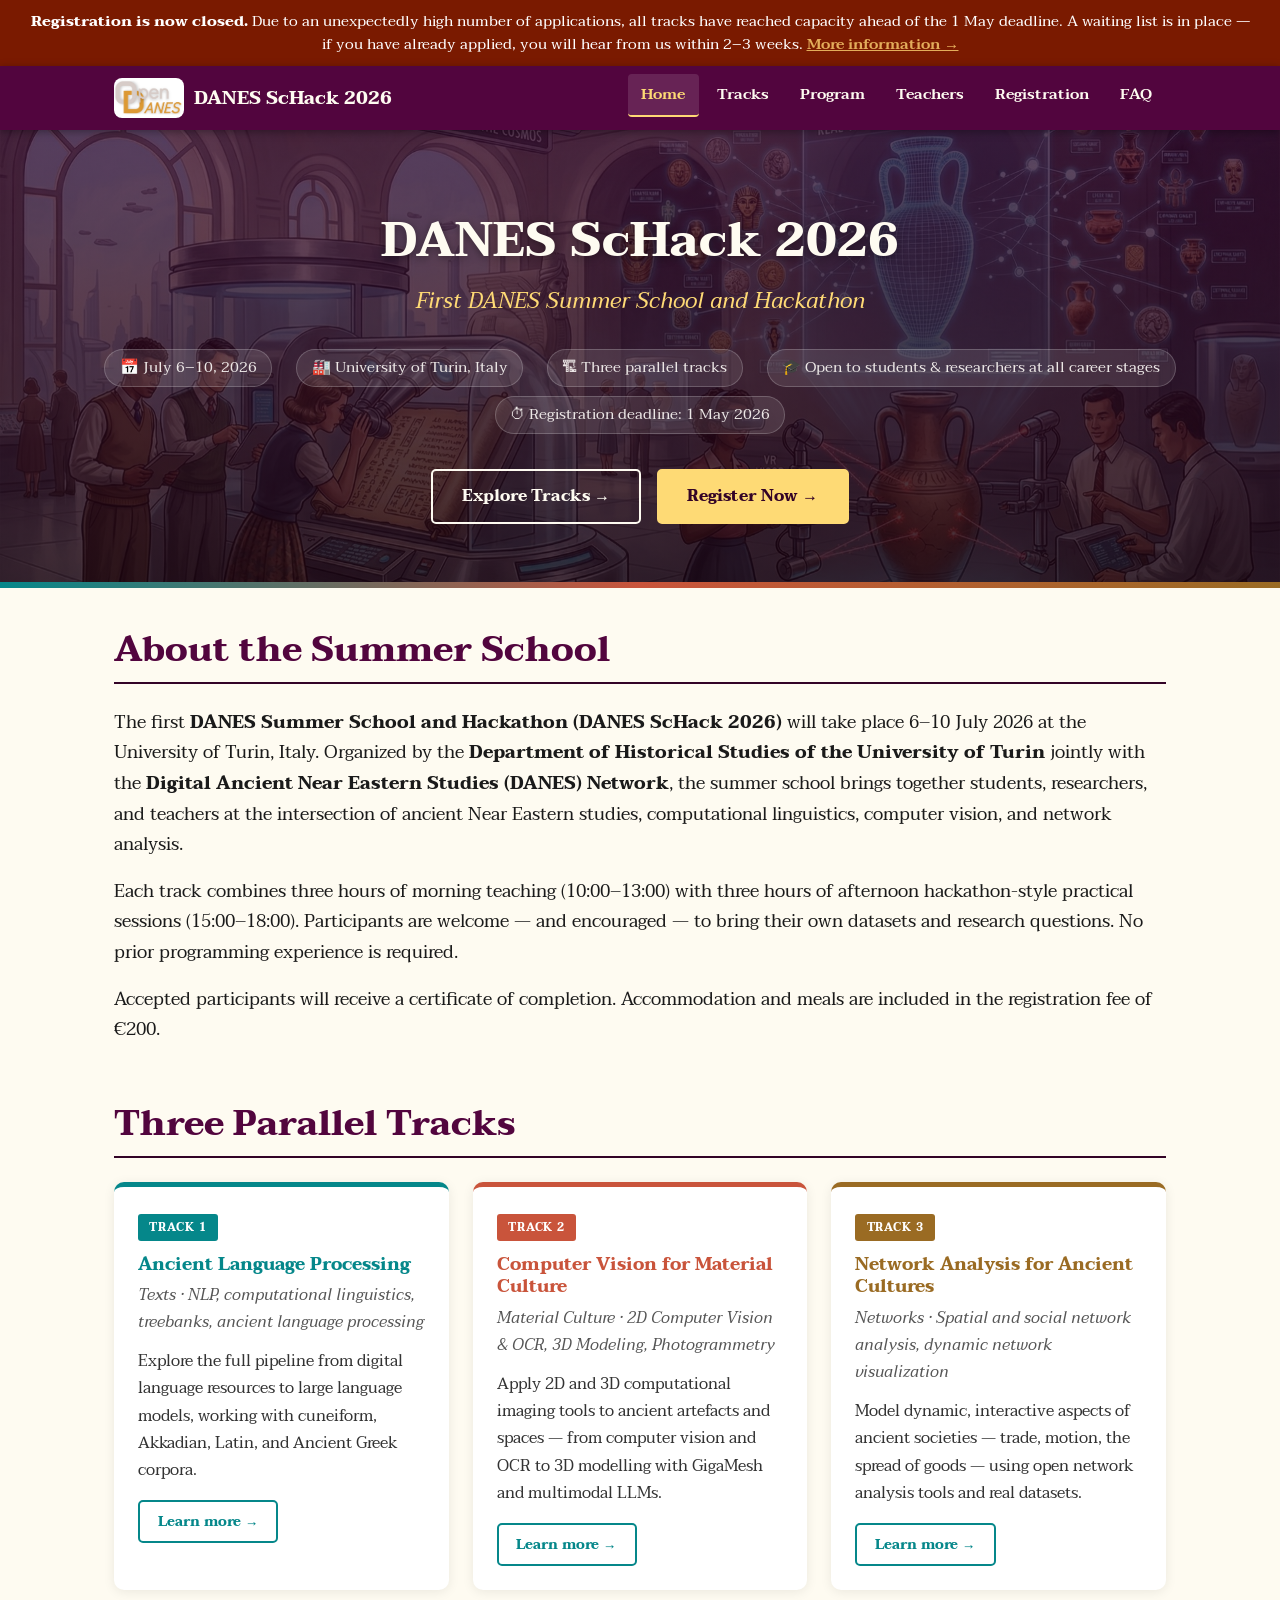
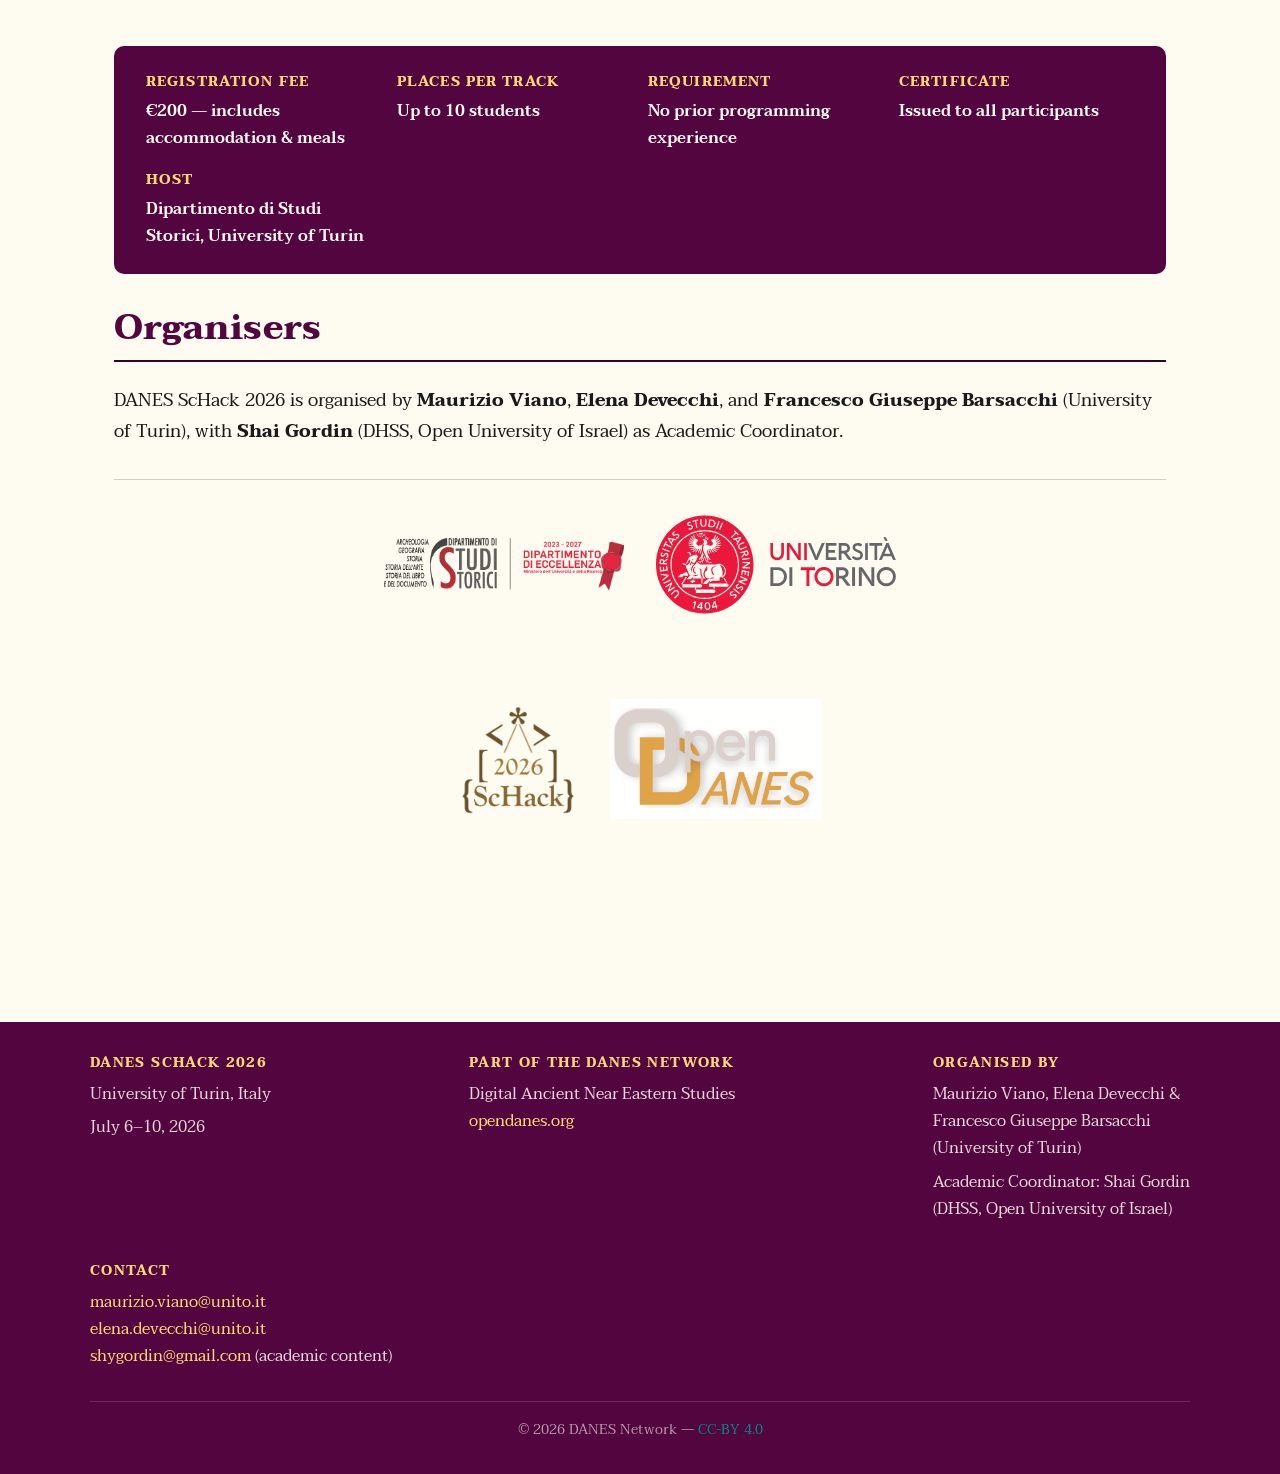
==== commit 952034f6: "Add registration closed banner and notice across all pages Co-Authored-By: Claude Sonnet 4.6 <norepl" ====
--- a/index.html
+++ b/index.html
@@ -9,6 +9,14 @@
   <link href="https://fonts.googleapis.com/css2?family=Taviraj:ital,wght@0,400;0,600;0,700;1,400&family=Source+Code+Pro:wght@400;600&display=swap" rel="stylesheet">
 </head>
 <body>
+
+  <!-- Registration closed banner -->
+  <div class="reg-closed-banner" role="alert">
+    <strong>Registration is now closed.</strong>
+    Due to an unexpectedly high number of applications, all tracks have reached capacity ahead of the 1 May deadline.
+    A waiting list is in place — if you have already applied, you will hear from us within 2–3 weeks.
+    <a href="registration.html">More information &rarr;</a>
+  </div>
 
   <!-- Navigation -->
   <header class="site-header">
--- a/styles.css
+++ b/styles.css
@@ -106,6 +106,24 @@
 
 /* 4. Navigation
    ---------------------------------------------------------------- */
+
+/* Registration-closed sitewide banner */
+.reg-closed-banner {
+  background: #7a1a00;
+  color: #fff;
+  text-align: center;
+  padding: 0.65rem 1.5rem;
+  font-size: 0.95rem;
+  line-height: 1.5;
+  width: 100%;
+  z-index: 1100;
+}
+.reg-closed-banner a {
+  color: var(--contrast-secondary);
+  font-weight: 600;
+  text-decoration: underline;
+}
+
 .site-header {
   background-color: var(--primary);
   position: sticky;
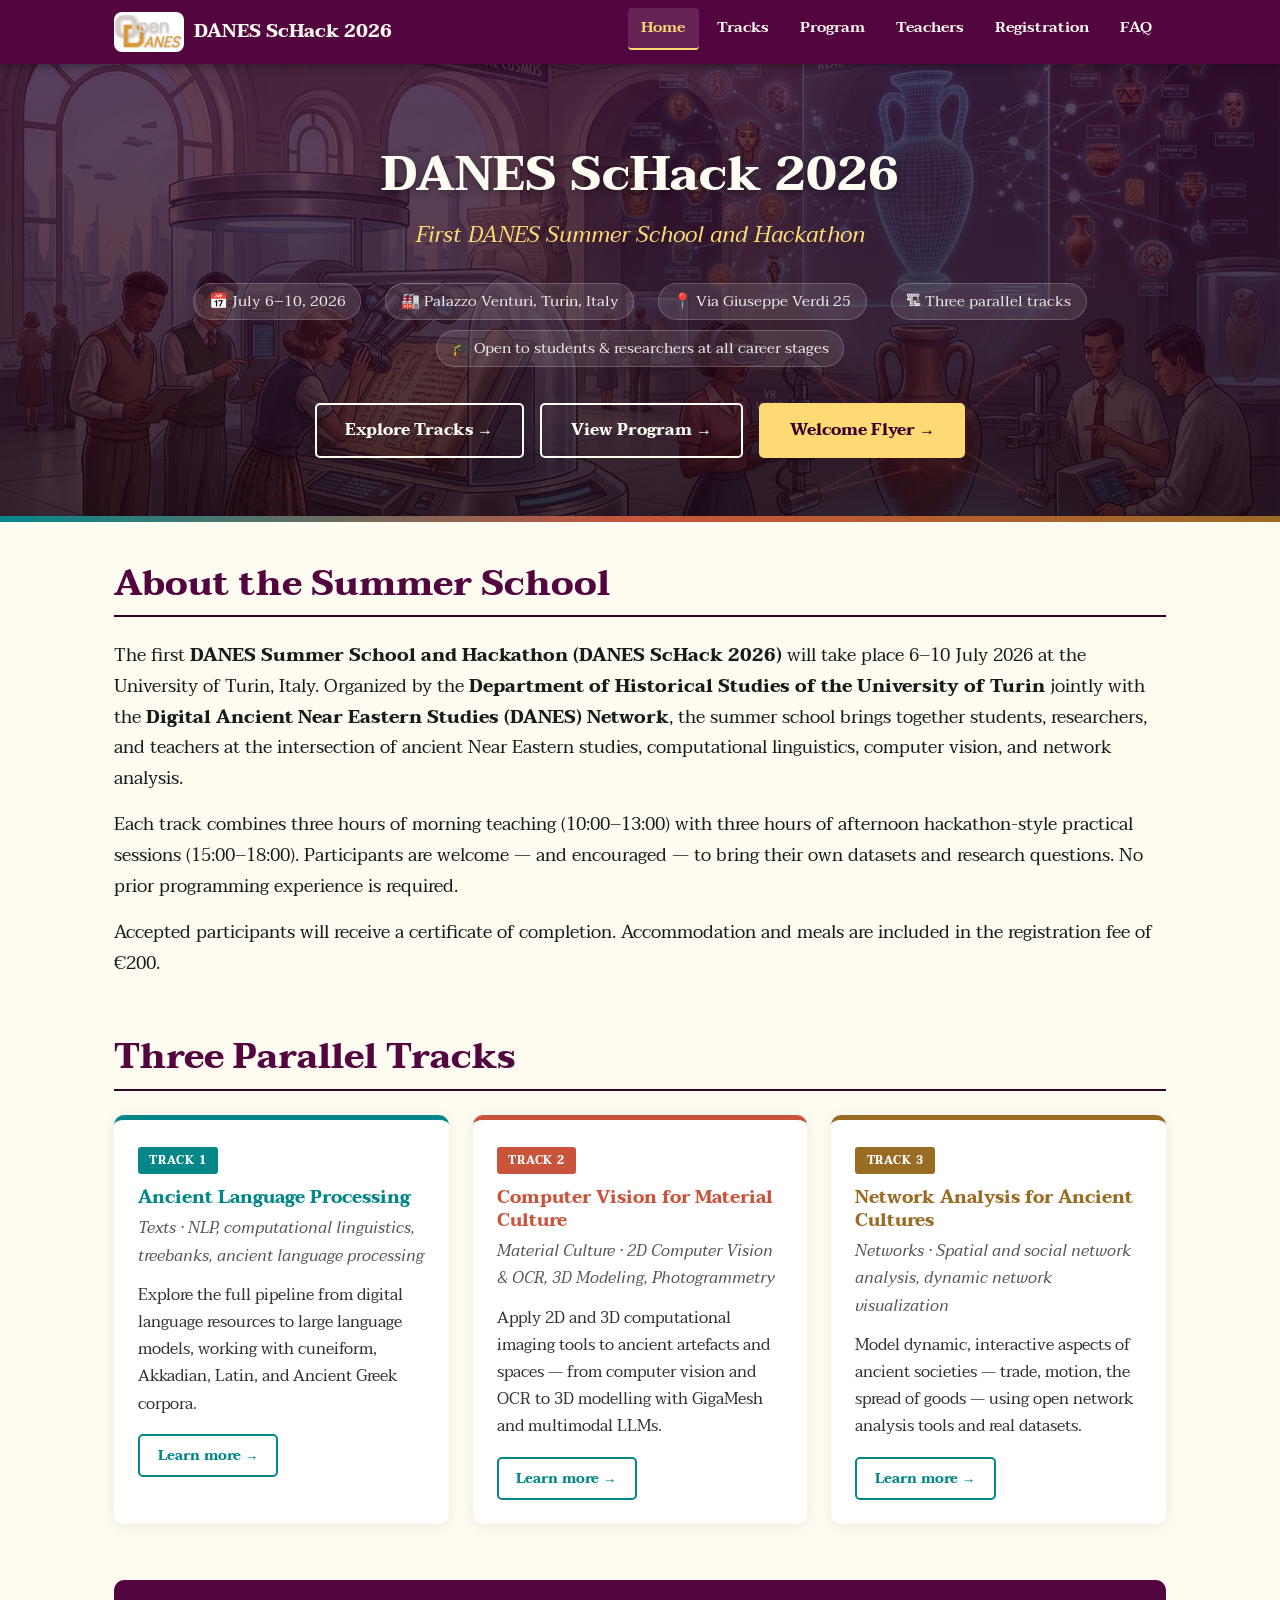
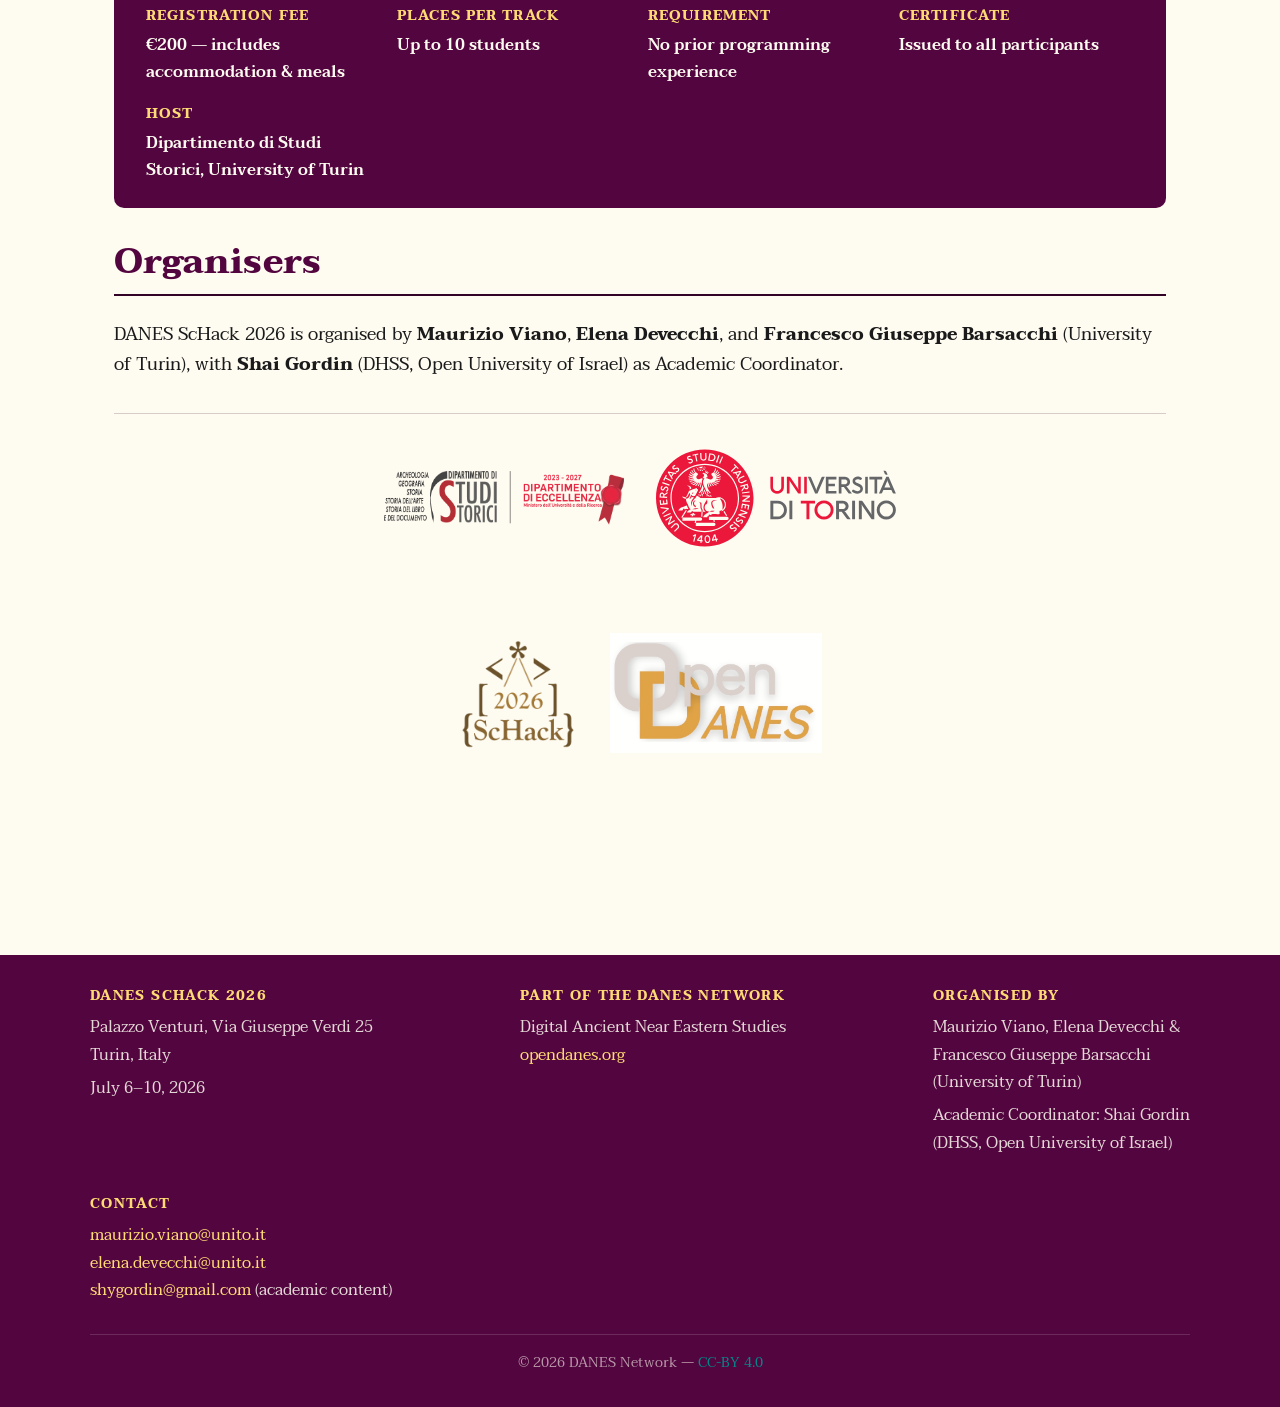
==== commit 39752b8a: "Update program with venue info, evening events, and welcome flyer - Remove registration closed banne" ====
--- a/index.html
+++ b/index.html
@@ -9,14 +9,6 @@
   <link href="https://fonts.googleapis.com/css2?family=Taviraj:ital,wght@0,400;0,600;0,700;1,400&family=Source+Code+Pro:wght@400;600&display=swap" rel="stylesheet">
 </head>
 <body>
-
-  <!-- Registration closed banner -->
-  <div class="reg-closed-banner" role="alert">
-    <strong>Registration is now closed.</strong>
-    Due to an unexpectedly high number of applications, all tracks have reached capacity ahead of the 1 May deadline.
-    A waiting list is in place — if you have already applied, you will hear from us within 2–3 weeks.
-    <a href="registration.html">More information &rarr;</a>
-  </div>
 
   <!-- Navigation -->
   <header class="site-header">
@@ -45,14 +37,15 @@
     <p class="hero-sub">First DANES Summer School and Hackathon</p>
     <div class="hero-facts" role="list">
       <span role="listitem">&#128197; July 6–10, 2026</span>
-      <span role="listitem">&#127981; University of Turin, Italy</span>
+      <span role="listitem">&#127981; Palazzo Venturi, Turin, Italy</span>
+      <span role="listitem">&#128205; Via Giuseppe Verdi 25</span>
       <span role="listitem">&#127959; Three parallel tracks</span>
       <span role="listitem">&#127891; Open to students &amp; researchers at all career stages</span>
-      <span role="listitem">&#9201; Registration deadline: 1 May 2026</span>
     </div>
     <div class="hero-ctas">
       <a href="tracks.html" class="btn btn-secondary">Explore Tracks &rarr;</a>
-      <a href="registration.html" class="btn btn-gold">Register Now &rarr;</a>
+      <a href="program.html" class="btn btn-secondary">View Program &rarr;</a>
+      <a href="ScHack2026_WelcomeFlyer.pdf" class="btn btn-gold" target="_blank" rel="noopener">Welcome Flyer &rarr;</a>
     </div>
   </section>
 
@@ -176,7 +169,7 @@
       <div class="footer-col">
         <h4>DANES ScHack 2026</h4>
         <address>
-          <p>University of Turin, Italy</p>
+          <p>Palazzo Venturi, Via Giuseppe Verdi 25<br>Turin, Italy</p>
           <p>July 6–10, 2026</p>
         </address>
       </div>
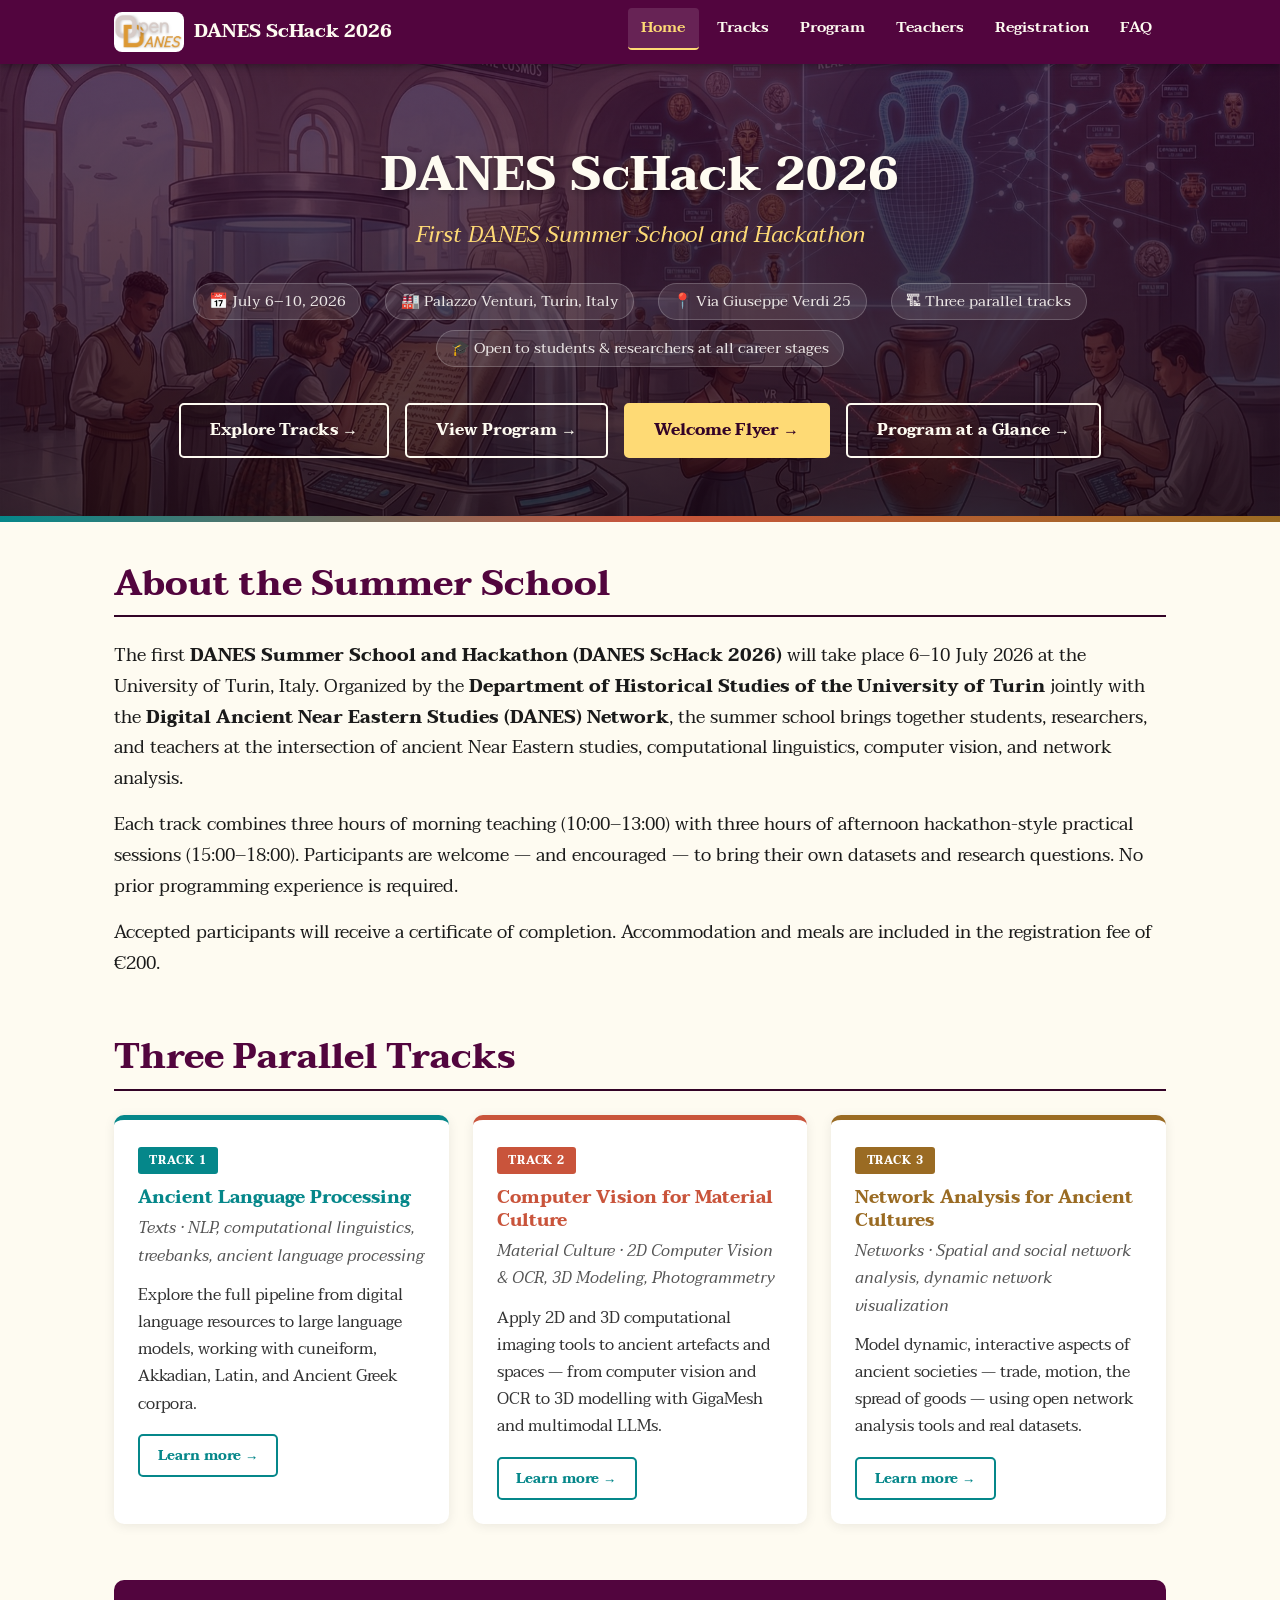
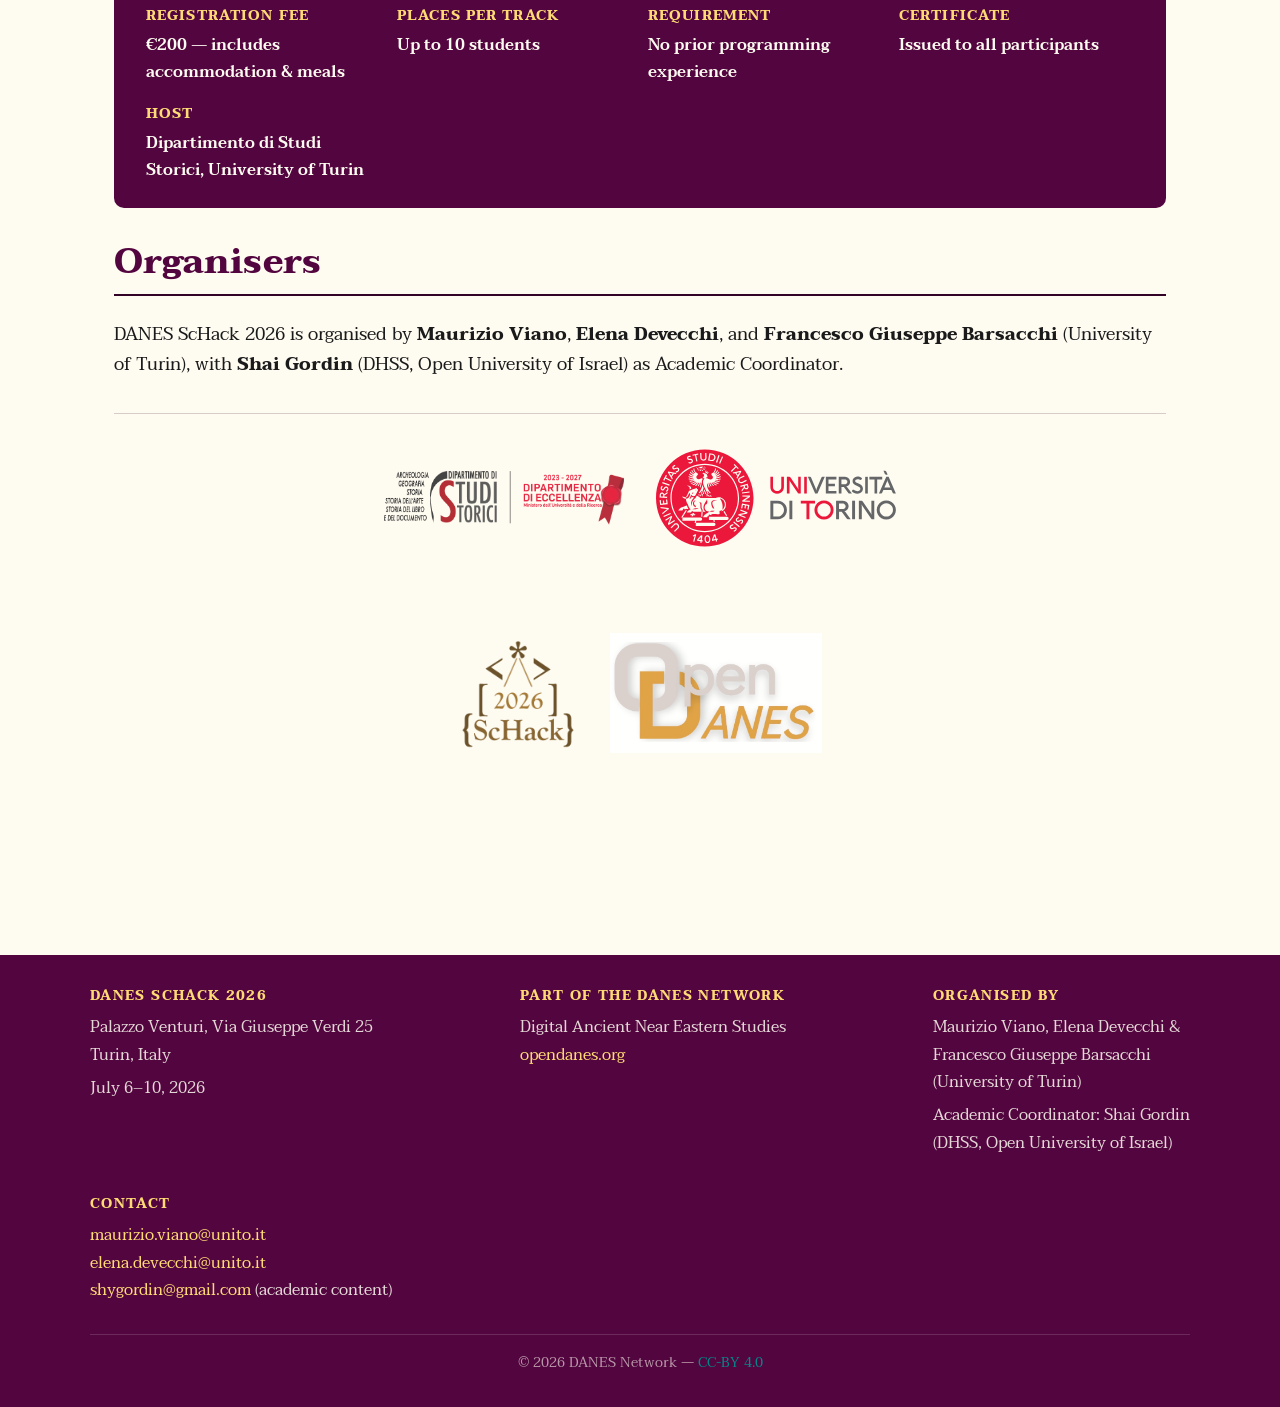
==== commit 6df4b3d7: "Add short program PDF, update evening venues and times - Add ScHack2026-ProgramShort.pdf (program at" ====
--- a/index.html
+++ b/index.html
@@ -46,6 +46,7 @@
       <a href="tracks.html" class="btn btn-secondary">Explore Tracks &rarr;</a>
       <a href="program.html" class="btn btn-secondary">View Program &rarr;</a>
       <a href="ScHack2026_WelcomeFlyer.pdf" class="btn btn-gold" target="_blank" rel="noopener">Welcome Flyer &rarr;</a>
+      <a href="ScHack2026-ProgramShort.pdf" class="btn btn-secondary" target="_blank" rel="noopener">Program at a Glance &rarr;</a>
     </div>
   </section>
 
--- a/styles.css
+++ b/styles.css
@@ -57,6 +57,7 @@
 
 html {
   scroll-behavior: smooth;
+  overflow-x: hidden;
 }
 
 body {
@@ -64,7 +65,6 @@
   font-family: var(--font-main);
   font-size: var(--font-size);
   color: #1a1a1a;
-  overflow-x: hidden;
   line-height: 1.7;
 }
 
@@ -518,6 +518,7 @@
 
 /* 10. Schedule table
     ---------------------------------------------------------------- */
+
 .schedule-day {
   margin-bottom: 3rem;
 }
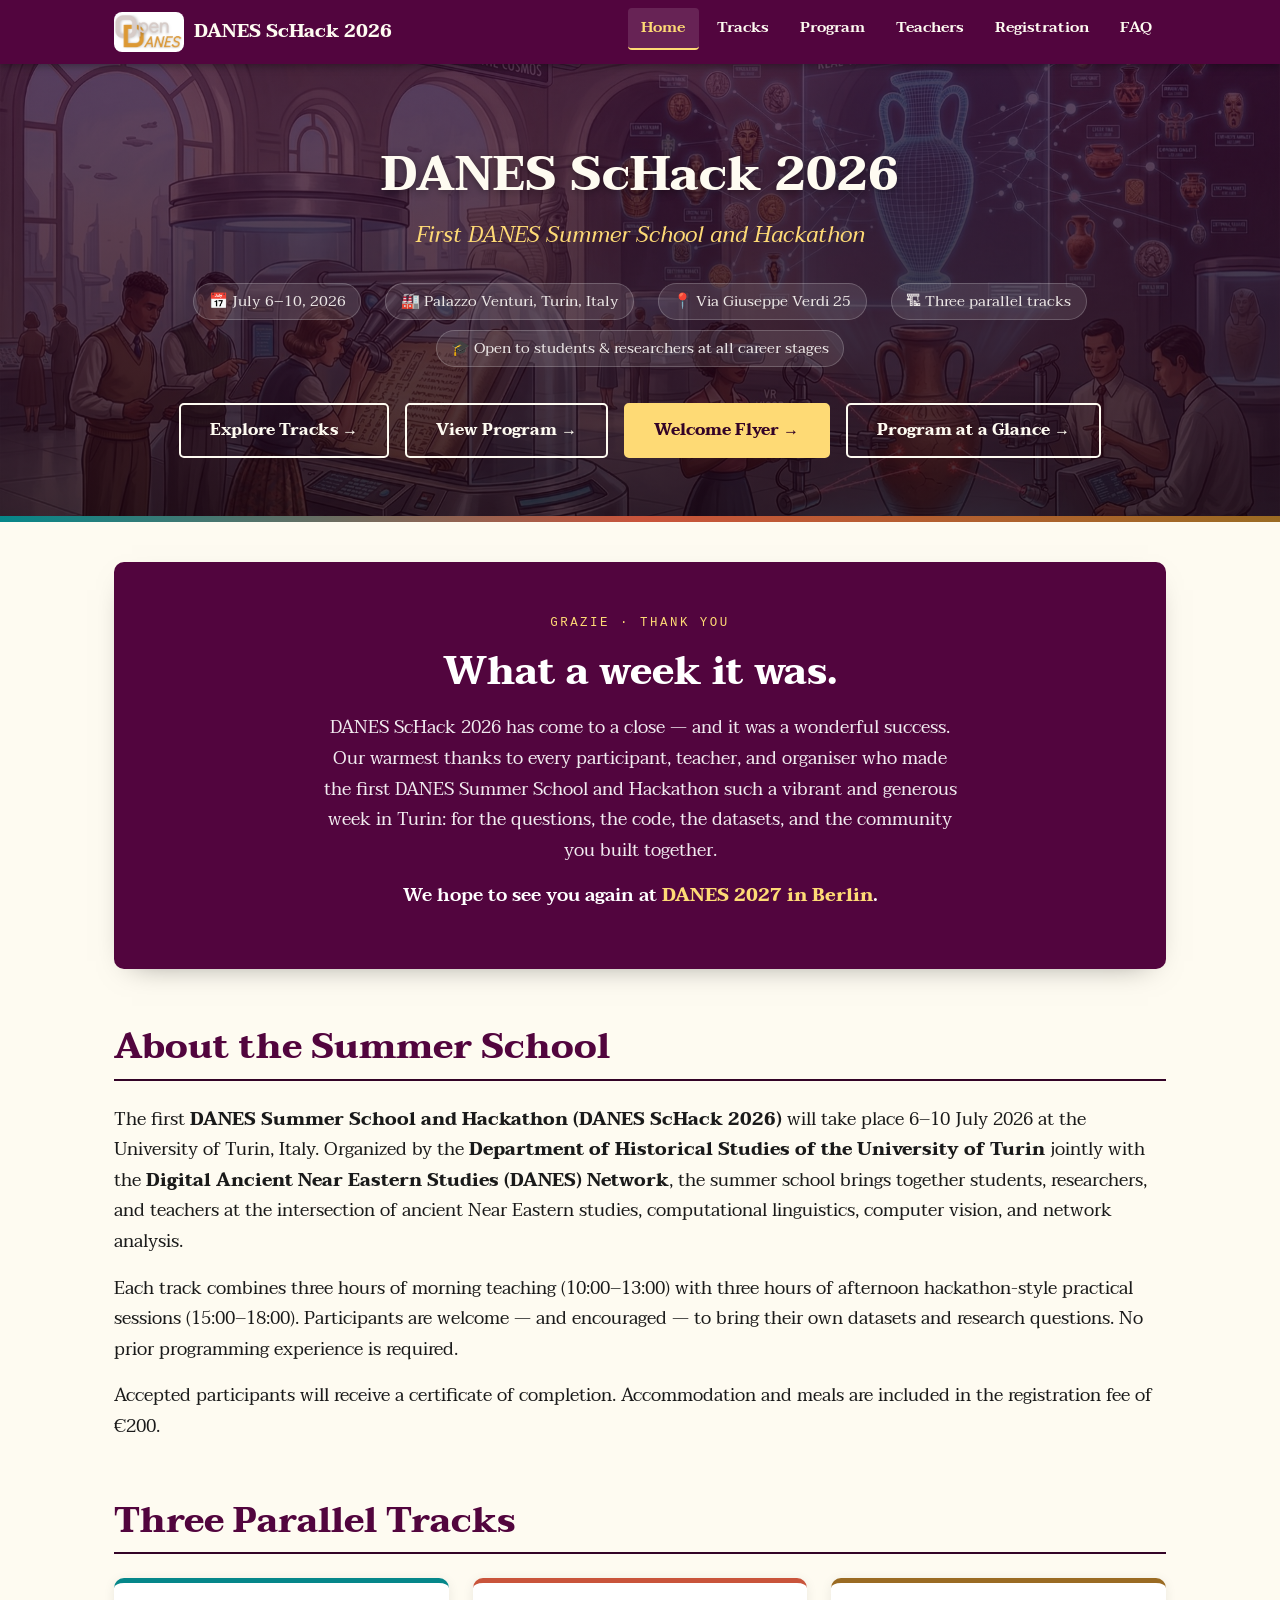
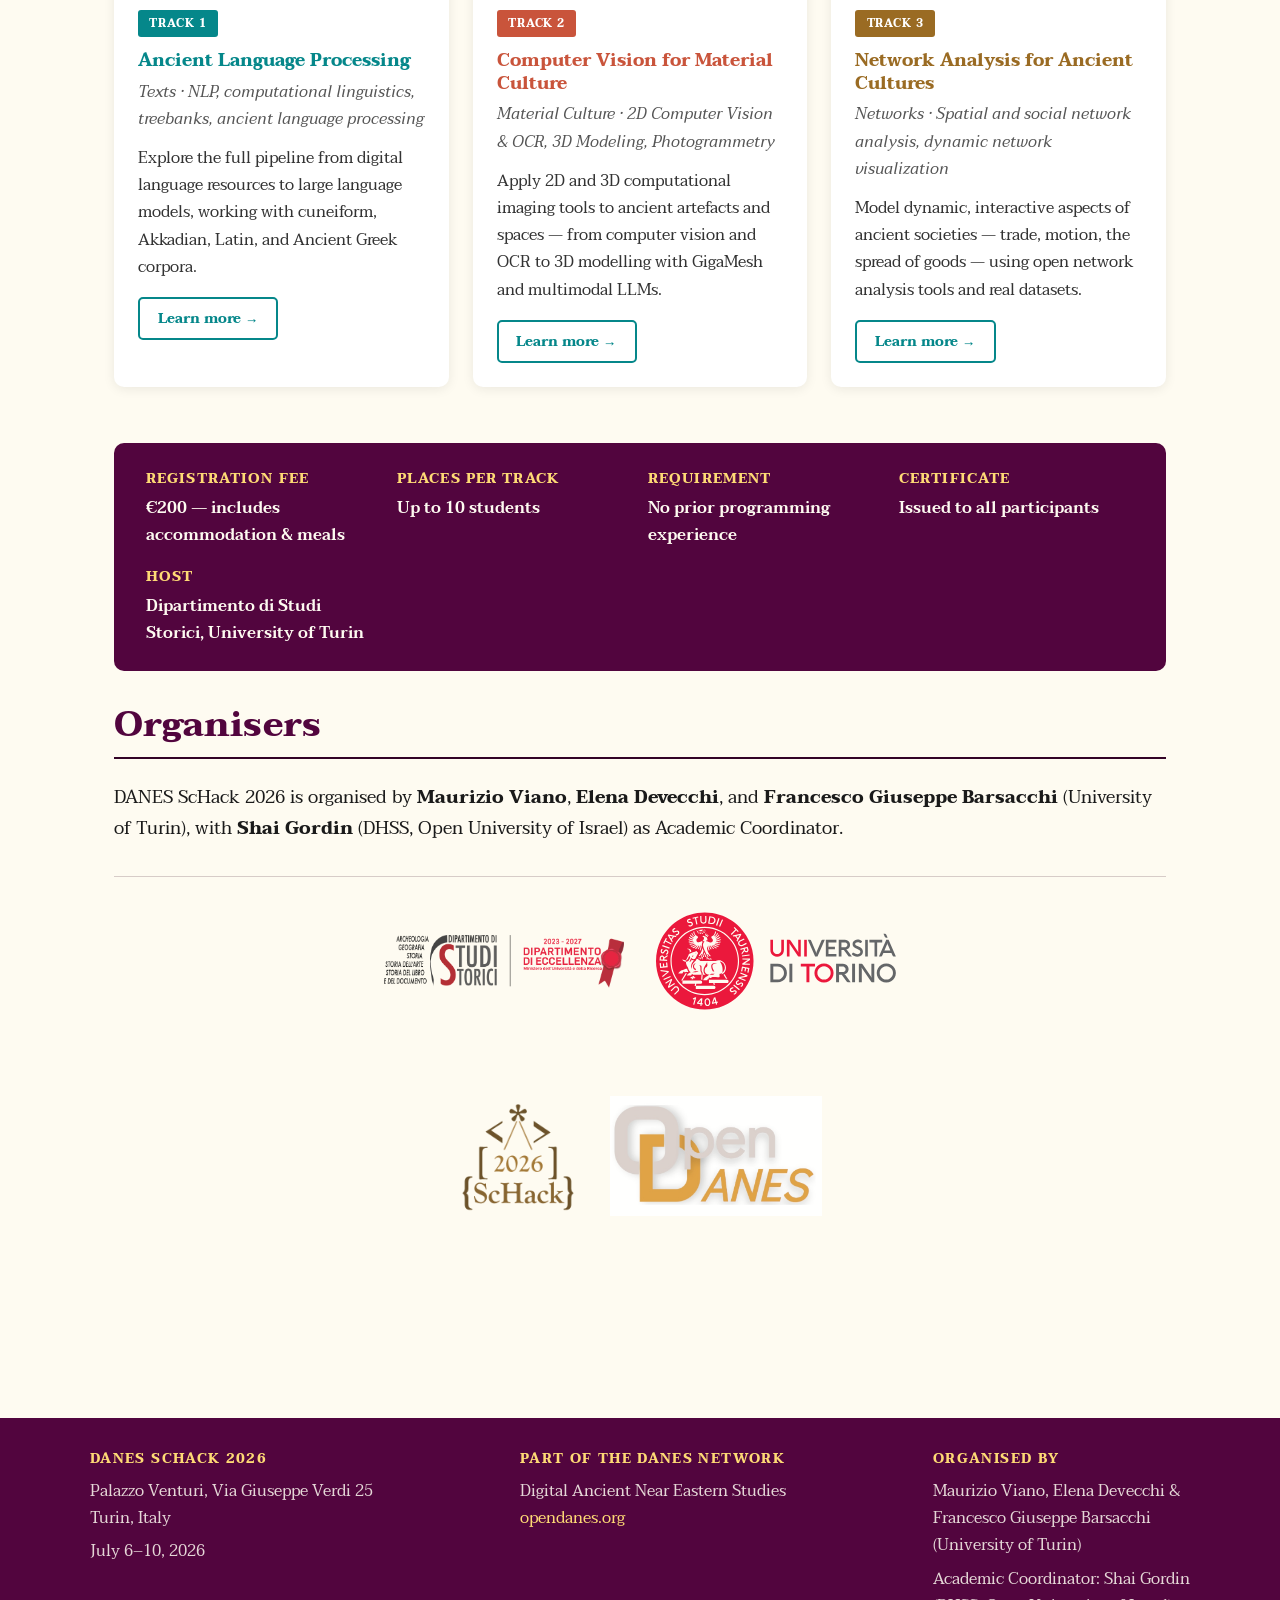
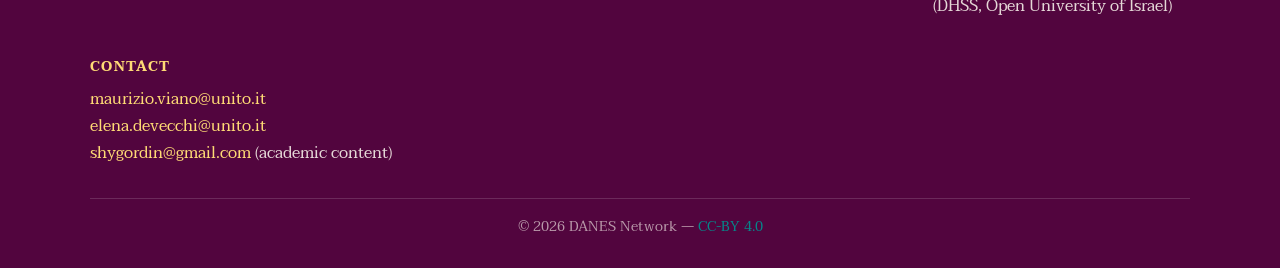
==== commit b2ff96f7: "Trim repo to website-only; add post-event thank-you notice - Remove non-website materials from track" ====
--- a/index.html
+++ b/index.html
@@ -53,6 +53,19 @@
   <!-- Main content -->
   <main class="page-main">
 
+    <!-- Post-event thank-you notice -->
+    <section class="thankyou" aria-label="Thank you">
+      <span class="thankyou-kicker">Grazie &middot; Thank You</span>
+      <h2>What a week it was.</h2>
+      <p>
+        DANES ScHack 2026 has come to a close &mdash; and it was a wonderful success. Our warmest
+        thanks to every participant, teacher, and organiser who made the first DANES Summer School
+        and Hackathon such a vibrant and generous week in Turin: for the questions, the code, the
+        datasets, and the community you built together.
+      </p>
+      <p class="thankyou-next">We hope to see you again at <strong>DANES 2027 in Berlin</strong>.</p>
+    </section>
+
     <!-- About -->
     <section class="section-block" id="about">
       <h2>About the Summer School</h2>
--- a/styles.css
+++ b/styles.css
@@ -57,7 +57,9 @@
 
 html {
   scroll-behavior: smooth;
-  overflow-x: hidden;
+  /* clip (not hidden) prevents horizontal overflow without turning <html>
+     into a scroll container, which would break window.scrollTo + sticky */
+  overflow-x: clip;
 }
 
 body {
@@ -124,6 +126,46 @@
   text-decoration: underline;
 }
 
+/* Post-event thank-you notice */
+.thankyou {
+  background: var(--primary);
+  color: #fff;
+  border-radius: var(--card-radius);
+  padding: 2.75rem 2rem;
+  text-align: center;
+  margin-bottom: 3.5rem;
+  box-shadow: 0 10px 30px -18px rgba(0,0,0,0.5);
+}
+.thankyou-kicker {
+  display: inline-block;
+  font-family: var(--font-code);
+  text-transform: uppercase;
+  letter-spacing: 0.2em;
+  font-size: 0.78rem;
+  color: var(--contrast);
+  margin-bottom: 0.85rem;
+}
+.thankyou h2 {
+  color: #fff;
+  border: none;
+  padding: 0;
+  margin-bottom: 1rem;
+  font-size: clamp(1.7rem, 3vw, 2.5rem);
+}
+.thankyou p {
+  max-width: 64ch;
+  margin: 0 auto 0.85rem;
+  color: rgba(255,255,255,0.92);
+  line-height: 1.7;
+}
+.thankyou .thankyou-next {
+  font-size: 1.15rem;
+  font-weight: 600;
+  color: #fff;
+  margin-top: 0.25rem;
+}
+.thankyou .thankyou-next strong { color: var(--contrast); }
+
 .site-header {
   background-color: var(--primary);
   position: sticky;
@@ -344,6 +386,96 @@
   border-bottom: 3px solid var(--primary);
   display: inline-block;
   padding-bottom: 0.4rem;
+}
+
+/* Quick day navigation (program.html) */
+.day-nav {
+  position: sticky;
+  top: 0;
+  z-index: 20;
+  display: flex;
+  flex-wrap: wrap;
+  justify-content: center;
+  gap: 0.5rem;
+  padding: 0.75rem 1rem;
+  margin: 1rem auto 0;
+  max-width: var(--max-content);
+  background: rgba(250, 246, 236, 0.95);
+  backdrop-filter: blur(4px);
+  border-bottom: 1px solid var(--primary-dark);
+}
+.day-nav a {
+  font-family: var(--font-mono, var(--font-main));
+  font-size: 0.85rem;
+  font-weight: 600;
+  color: var(--primary);
+  text-decoration: none;
+  padding: 0.4rem 0.9rem;
+  border: 1px solid var(--primary);
+  border-radius: 999px;
+  white-space: nowrap;
+  transition: background-color 0.2s, color 0.2s;
+}
+.day-nav a:hover,
+.day-nav a:focus {
+  background-color: var(--primary);
+  color: var(--bg);
+}
+/* Offset anchor targets so the sticky nav doesn't cover day headings */
+.schedule-day {
+  scroll-margin-top: 4rem;
+}
+
+@media (max-width: 480px) {
+  .day-nav {
+    gap: 0.35rem;
+    padding: 0.6rem 0.5rem;
+  }
+  .day-nav a {
+    font-size: 0.8rem;
+    padding: 0.35rem 0.7rem;
+  }
+}
+
+/* Back-to-top button (program.html) */
+.back-to-top {
+  position: fixed;
+  bottom: 1.5rem;
+  right: 1.5rem;
+  z-index: 30;
+  display: flex;
+  align-items: center;
+  justify-content: center;
+  width: 3rem;
+  height: 3rem;
+  border-radius: 50%;
+  background-color: var(--primary);
+  color: var(--bg);
+  font-size: 1.4rem;
+  line-height: 1;
+  text-decoration: none;
+  box-shadow: 0 2px 8px rgba(0, 0, 0, 0.25);
+  opacity: 0;
+  visibility: hidden;
+  transform: translateY(10px);
+  transition: opacity 0.25s, transform 0.25s, visibility 0.25s, background-color 0.2s;
+}
+.back-to-top.visible {
+  opacity: 1;
+  visibility: visible;
+  transform: translateY(0);
+}
+.back-to-top:hover,
+.back-to-top:focus {
+  background-color: var(--primary-dark);
+}
+@media (max-width: 480px) {
+  .back-to-top {
+    bottom: 1rem;
+    right: 1rem;
+    width: 2.75rem;
+    height: 2.75rem;
+  }
 }
 
 /* 8. Track cards (index.html + tracks.html)
